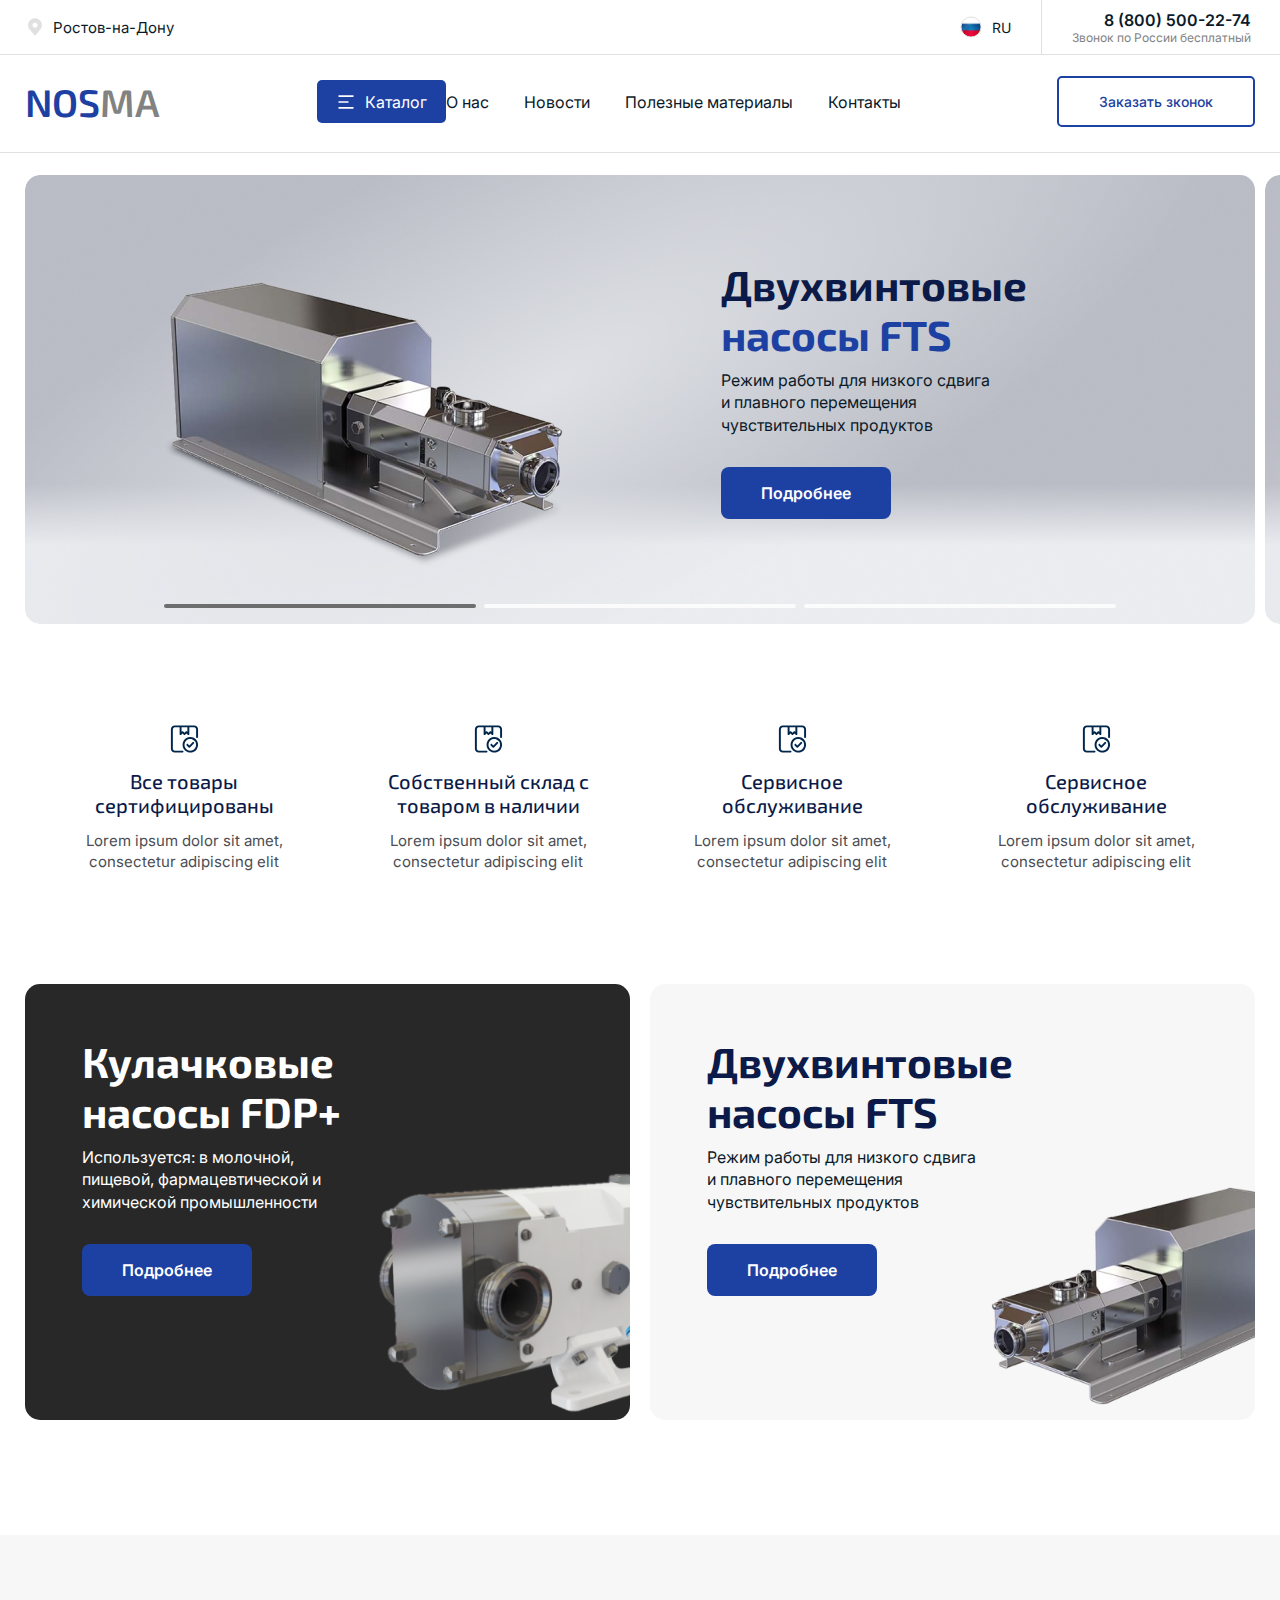
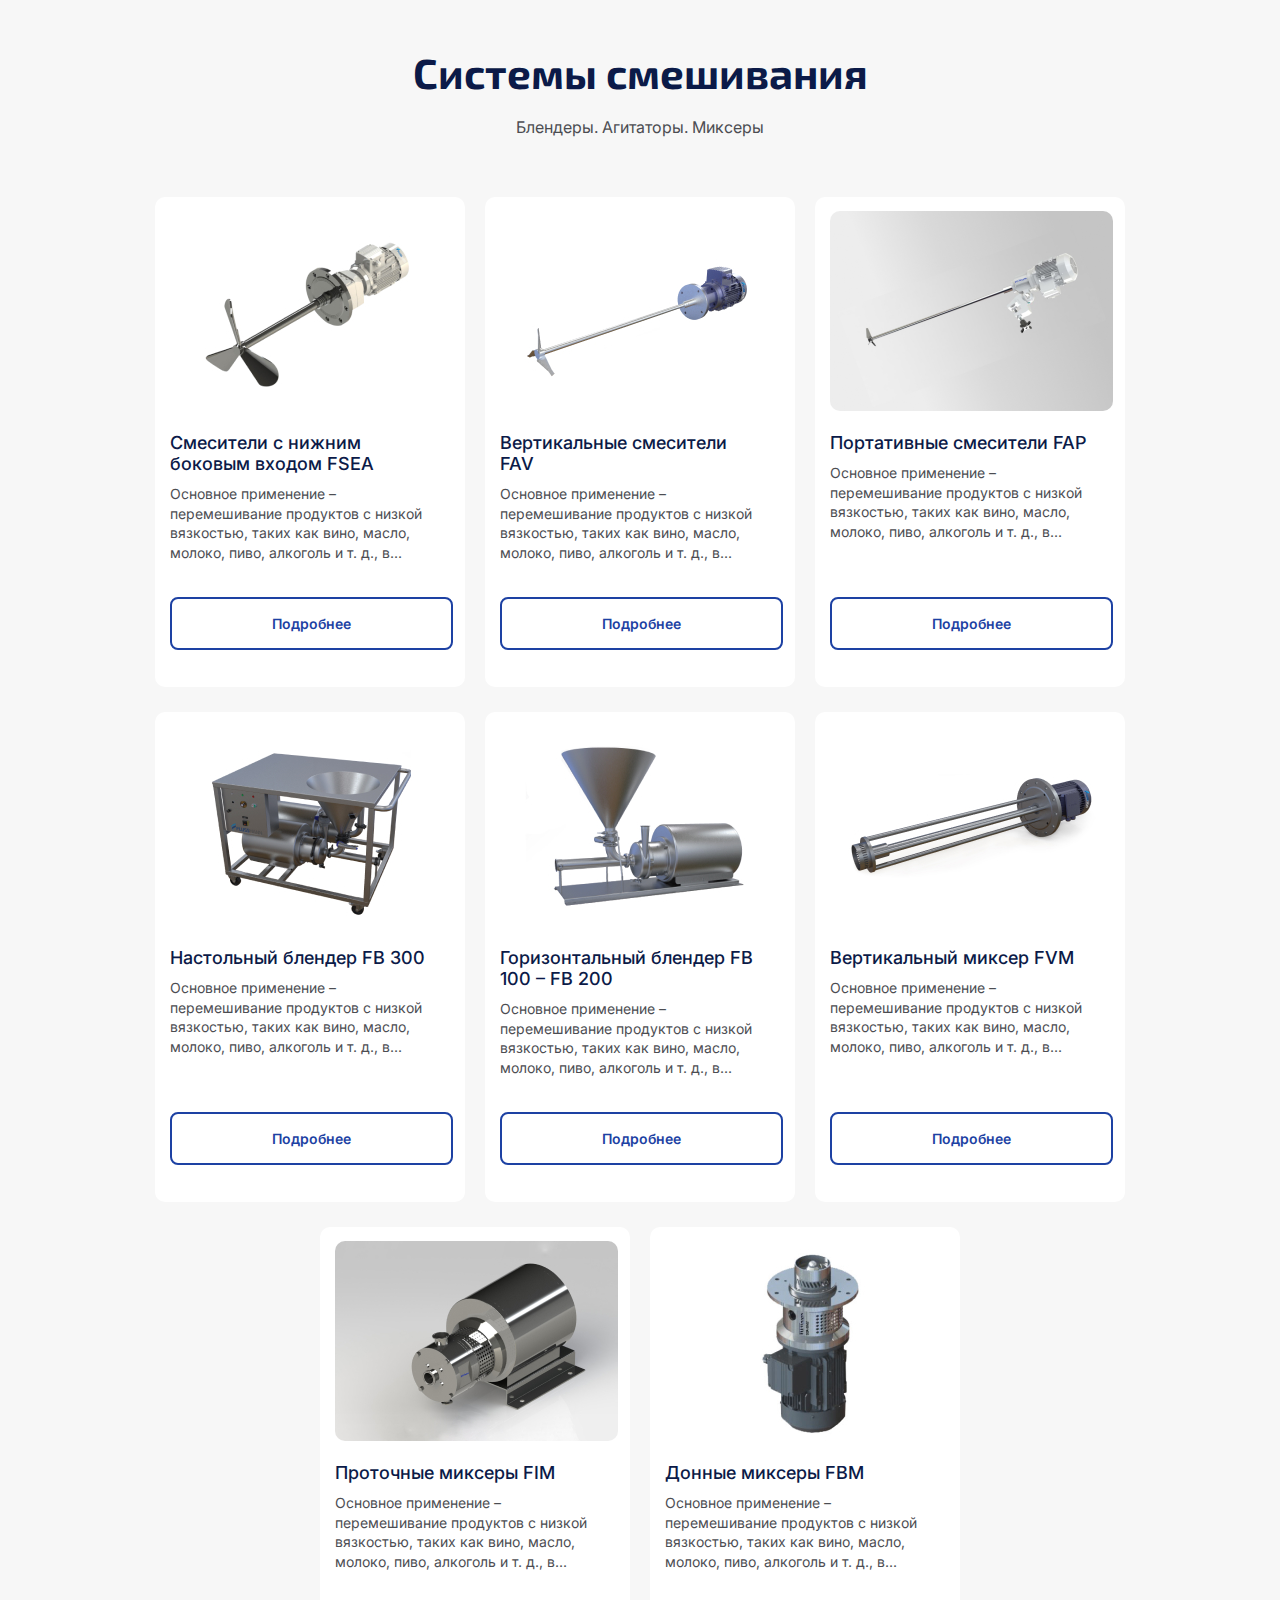
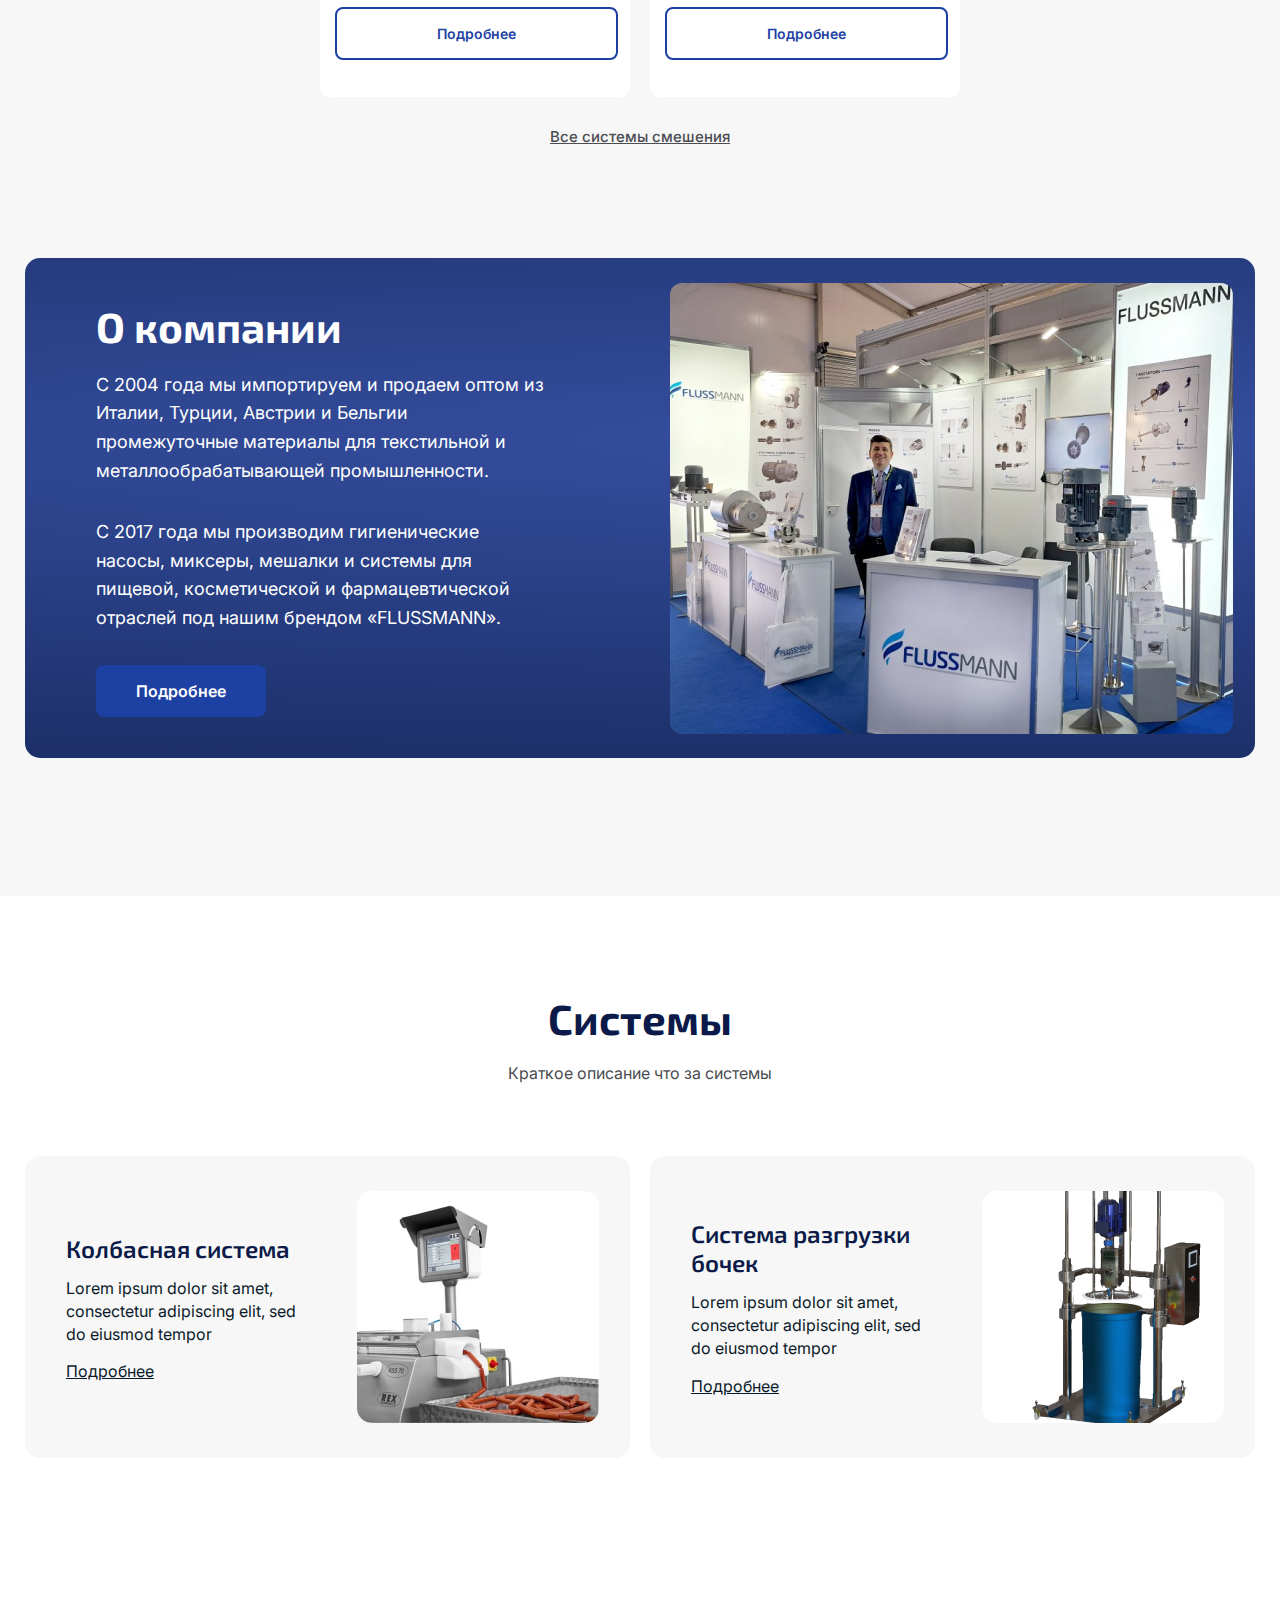
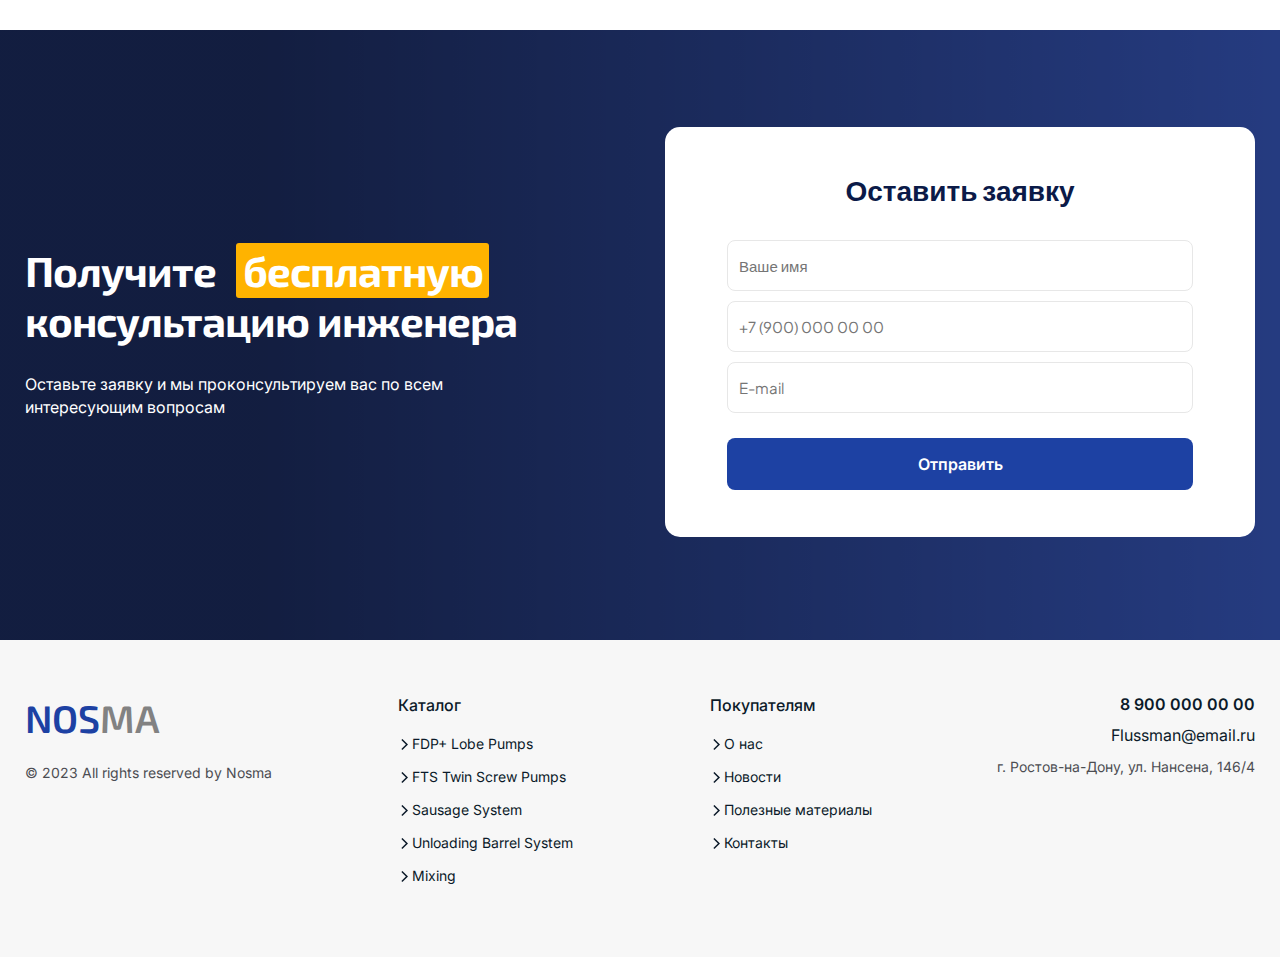
==== index.html @ 133c3af9 "first commit" ====
<!DOCTYPE html>
<html lang="en">
	<head>
		<meta charset="UTF-8" />
		<meta name="viewport" content="width=device-width, initial-scale=1.0" />
		<title>Главная</title>
		<link rel="stylesheet" href="style.css" />
		<link rel="stylesheet" href="swiper.min.css" />
		<link rel="preconnect" href="https://fonts.googleapis.com" />
		<link rel="preconnect" href="https://fonts.gstatic.com" crossorigin />
		<link href="https://fonts.googleapis.com/css2?family=Exo+2:wght@400;500;600;700&family=Inter:wght@400;500;600&family=Plus+Jakarta+Sans:wght@400;700&display=swap" rel="stylesheet" />
	</head>
	<body>
		<header class="header">
			<div class="headerTop">
				<div class="container">
					<div class="headerTop__inner">
						<div class="headerTop__left">
							<img src="assets/images/location.svg" alt="" />
							<p>Ростов-на-Дону</p>
						</div>
						<div class="headerTop__right">
							<div class="headerTop__lang">
								<img src="assets/images/flagru.svg" alt="" />
								<p>RU</p>
							</div>
							<div class="headerTop__phone">
								<a class="headerTop__phone-number" href="tel:+78005002274">8 (800) 500-22-74</a>
								<p class="headerTop__phone-text">Звонок по России бесплатный</p>
							</div>
						</div>
					</div>
				</div>
			</div>
			<div class="headerBottom">
				<div class="container">
					<div class="headerBottom__inner">
						<div class="headerBottom__logo-wrapper">
							<button class="headerBottom__btn"><img src="assets/images/burger-btn.svg" alt="" /></button>
							<a class="headerBottom__logo" href="#">NOS<span>MA</span></a>
						</div>
						<nav class="headerBottom__nav">
							<ul class="headerBottom__catalog">
								<li>
									<a class="headerBottom__catalogMain" href="#"><img src="assets/images/menu-line.svg" alt="" /><span>Каталог</span></a>
									<ul></ul>
								</li>
							</ul>
							<ul class="headerBottom__mainlinks">
								<li><a href="#">О нас</a></li>
								<li><a href="#">Новости</a></li>
								<li><a href="#">Полезные материалы</a></li>
								<li><a href="#">Контакты</a></li>
							</ul>
						</nav>
						<div class="headerBottom__callback-wrapper">
							<button class="headerBottom__callback">Заказать зконок</button>
						</div>
					</div>
				</div>
			</div>
		</header>
		<div class="mainBanner">
			<div class="container">
				<div class="mainBanner__inner">
					<div class="swiperBanner">
						<div class="swiper-wrapper">
							<div class="swiper-slide">
								<div class="mainBanner__card">
									<img src="assets/images/banner1.png" alt="" />
									<div class="mainBanner__right">
										<h1>Двухвинтовые <span>насосы FTS</span></h1>
										<p>Режим работы для низкого сдвига и плавного перемещения чувствительных продуктов</p>
										<a href="#">Подробнее</a>
									</div>
								</div>
							</div>
							<div class="swiper-slide">
								<div class="mainBanner__card">
									<img src="assets/images/banner1.png" alt="" />
									<div class="mainBanner__right">
										<h1>Двухвинтовые <span>насосы FTS</span></h1>
										<p>Режим работы для низкого сдвига и плавного перемещения чувствительных продуктов</p>
										<a href="#">Подробнее</a>
									</div>
								</div>
							</div>
							<div class="swiper-slide">
								<div class="mainBanner__card">
									<img src="assets/images/banner1.png" alt="" />
									<div class="mainBanner__right">
										<h1>Двухвинтовые <span>насосы FTS</span></h1>
										<p>Режим работы для низкого сдвига и плавного перемещения чувствительных продуктов</p>
										<a href="#">Подробнее</a>
									</div>
								</div>
							</div>
						</div>
						<div class="mainBanner-pagWrapper">
							<div class="swiper-pagination-banner"></div>
						</div>
					</div>
				</div>
			</div>
		</div>
		<div class="mainAdvant">
			<div class="container">
				<div class="mainAdvant__inner">
					<div class="mainAdvant__card">
						<img src="assets/images/icon1.svg" alt="" />
						<div>
							<h5>Все товары сертифицированы</h5>
							<p>Lorem ipsum dolor sit amet, consectetur adipiscing elit</p>
						</div>
					</div>
					<div class="mainAdvant__card">
						<img src="assets/images/icon2.svg" alt="" />
						<div>
							<h5>Собственный склад с товаром в наличии</h5>
							<p>Lorem ipsum dolor sit amet, consectetur adipiscing elit</p>
						</div>
					</div>
					<div class="mainAdvant__card">
						<img src="assets/images/icon3.svg" alt="" />
						<div>
							<h5>Сервисное обслуживание</h5>
							<p>Lorem ipsum dolor sit amet, consectetur adipiscing elit</p>
						</div>
					</div>
					<div class="mainAdvant__card">
						<img src="assets/images/icon4.svg" alt="" />
						<div>
							<h5>Сервисное обслуживание</h5>
							<p>Lorem ipsum dolor sit amet, consectetur adipiscing elit</p>
						</div>
					</div>
				</div>
			</div>
		</div>
		<div class="mainBlocks">
			<div class="container">
				<div class="mainBlocks__inner">
					<div class="mainBlocks__left">
						<h3>Кулачковыe насосы FDP+</h3>
						<p>Используется: в молочной, пищевой, фармацевтической и химической промышленности</p>
						<a href="#">Подробнее</a>
						<img src="assets/images/nasos1.png" alt="" />
					</div>
					<div class="mainBlocks__right">
						<h3>Двухвинтовые насосы FTS</h3>
						<p>Режим работы для низкого сдвига и плавного перемещения чувствительных продуктов</p>
						<a href="#">Подробнее</a>
						<img src="assets/images/nasos2.png" alt="" />
					</div>
				</div>
			</div>
		</div>
		<div class="mainSystems">
			<div class="container">
				<div class="mainSystems__inner">
					<h2>Системы смешивания</h2>
					<p class="mainSystems__desc">Блендеры. Агитаторы. Миксеры</p>
					<div class="mainSystems__list">
						<div class="mainSystems__card">
							<img src="assets/images/products/product1.jpg" alt="" />
							<h5>Смесители с нижним боковым входом FSEA</h5>
							<p>Основное применение – перемешивание продуктов с низкой вязкостью, таких как вино, масло, молоко, пиво, алкоголь и т. д., в...</p>
							<a href="#">Подробнее</a>
						</div>
						<div class="mainSystems__card">
							<img src="assets/images/products/product2.jpg" alt="" />
							<h5>Вертикальные смесители FAV</h5>
							<p>Основное применение – перемешивание продуктов с низкой вязкостью, таких как вино, масло, молоко, пиво, алкоголь и т. д., в...</p>
							<a href="#">Подробнее</a>
						</div>
						<div class="mainSystems__card">
							<img src="assets/images/products/product3.jpg" alt="" />
							<h5>Портативные смесители FAP</h5>
							<p>Основное применение – перемешивание продуктов с низкой вязкостью, таких как вино, масло, молоко, пиво, алкоголь и т. д., в...</p>
							<a href="#">Подробнее</a>
						</div>
						<div class="mainSystems__card">
							<img src="assets/images/products/product4.jpg" alt="" />
							<h5>Настольный блендер FB 300</h5>
							<p>Основное применение – перемешивание продуктов с низкой вязкостью, таких как вино, масло, молоко, пиво, алкоголь и т. д., в...</p>
							<a href="#">Подробнее</a>
						</div>
						<div class="mainSystems__card">
							<img src="assets/images/products/product5.jpg" alt="" />
							<h5>Горизонтальный блендер FB 100 – FB 200</h5>
							<p>Основное применение – перемешивание продуктов с низкой вязкостью, таких как вино, масло, молоко, пиво, алкоголь и т. д., в...</p>
							<a href="#">Подробнее</a>
						</div>
						<div class="mainSystems__card">
							<img src="assets/images/products/product6.jpg" alt="" />
							<h5>Вертикальный миксер FVM</h5>
							<p>Основное применение – перемешивание продуктов с низкой вязкостью, таких как вино, масло, молоко, пиво, алкоголь и т. д., в...</p>
							<a href="#">Подробнее</a>
						</div>
						<div class="mainSystems__card">
							<img src="assets/images/products/product7.jpg" alt="" />
							<h5>Проточные миксеры FIM</h5>
							<p>Основное применение – перемешивание продуктов с низкой вязкостью, таких как вино, масло, молоко, пиво, алкоголь и т. д., в...</p>
							<a href="#">Подробнее</a>
						</div>
						<div class="mainSystems__card">
							<img src="assets/images/products/product8.jpg" alt="" />
							<h5>Донные миксеры FBM</h5>
							<p>Основное применение – перемешивание продуктов с низкой вязкостью, таких как вино, масло, молоко, пиво, алкоголь и т. д., в...</p>
							<a href="#">Подробнее</a>
						</div>
					</div>
					<div class="mainSystems__link-wrapper">
						<a class="mainSystems__link" href="#"> Все системы смешения </a>
					</div>
				</div>
			</div>
		</div>
		<div class="mainAbout">
			<div class="container">
				<div class="mainAbout__inner">
					<div class="mainAbout__left">
						<h2>О компании</h2>
						<p>С 2004 года мы импортируем и продаем оптом из Италии, Турции, Австрии и Бельгии промежуточные материалы для текстильной и металлообрабатывающей промышленности.</p>
						<p>С 2017 года мы производим гигиенические насосы, миксеры, мешалки и системы для пищевой, косметической и фармацевтической отраслей под нашим брендом «FLUSSMANN».</p>
						<a href="#">Подробнее</a>
					</div>
					<div class="mainAbout__right"><img src="assets/images/about.jpg" alt="" /></div>
				</div>
			</div>
		</div>
		<div class="mainSystems2">
			<div class="container">
				<div class="mainSystems2__inner">
					<h2>Системы</h2>
					<p>Краткое описание что за системы</p>
					<div class="mainSystems2__content">
						<div class="mainSystems2__card">
							<div>
								<h5>Колбасная система</h5>
								<p>Lorem ipsum dolor sit amet, consectetur adipiscing elit, sed do eiusmod tempor</p>
								<a href="#">Подробнее</a>
							</div>
							<div><img src="assets/images/system2-1.jpg" alt="" /></div>
						</div>
						<div class="mainSystems2__card">
							<div>
								<h5>Система разгрузки бочек</h5>
								<p>Lorem ipsum dolor sit amet, consectetur adipiscing elit, sed do eiusmod tempor</p>
								<a href="#">Подробнее</a>
							</div>
							<div><img src="assets/images/system2-2.jpg" alt="" /></div>
						</div>
					</div>
				</div>
			</div>
		</div>
		<div class="mainForm">
			<div class="container">
				<div class="mainForm__inner">
					<div class="mainForm__left">
						<h2>Получите<span>бесплатную</span> консультацию инженера</h2>
						<p>Оставьте заявку и мы проконсультируем вас по всем интересующим вопросам</p>
					</div>
					<div class="mainForm__right">
						<h4>Оставить заявку</h4>
						<form action="#"><input type="text" placeholder="Ваше имя" /><input type="tel" placeholder="+7 (900) 000 00 00" /><input type="email" placeholder="E-mail" /> <button>Отправить</button></form>
					</div>
				</div>
			</div>
		</div>
		<footer class="footer">
			<div class="container">
				<div class="footer__inner">
					<div class="footer__logo">
						<h2>NOS<span>MA</span></h2>
						<p>© 2023 All rights reserved by Nosma</p>
					</div>
					<nav class="footer__nav">
						<div class="footer__left">
							<a class="footer__mainlink" href="#">Каталог</a>
							<ul>
								<li><a href="#" id="">FDP+ Lobe Pumps</a></li>
								<li><a href="#" id="">FTS Twin Screw Pumps</a></li>
								<li><a href="#" id="">Sausage System</a></li>
								<li><a href="#" id="">Unloading Barrel System</a></li>
								<li><a href="#" id="">Mixing</a></li>
							</ul>
						</div>
						<div class="footer__right">
							<a class="footer__mainlink footer__mainlink-right" href="#">Покупателям</a>
							<ul>
								<li><a href="#" id="">О нас</a></li>
								<li><a href="#" id="">Новости</a></li>
								<li><a href="#" id="">Полезные материалы</a></li>
								<li><a href="#" id="">Контакты</a></li>
							</ul>
						</div>
					</nav>
					<div class="footer__info">
						<a class="footer__phone" href="tel:+79000000000">8 900 000 00 00</a>
						<a class="footer__email" href="mailto:Flussman@email.ru">Flussman@email.ru</a>
						<p>г. Ростов-на-Дону, ул. Нансена, 146/4</p>
					</div>
				</div>
			</div>
		</footer>
		<script src="swiper.min.js" defer></script>
		<script src="script.js" defer></script>
	</body>
</html>
---- style.css ----
* {
	padding: 0;
	margin: 0;
	box-sizing: border-box;
}

body p {
	font-family: "Inter", sans-serif;
	font-weight: 400;
}

body ul {
	list-style: none;
}

body img {
	display: block;
	width: 100%;
	height: auto;
}

body h2 {
	font-family: "Exo 2", sans-serif;
	font-size: 42px;
	font-weight: 700;
}

.container {
	max-width: 1300px;
	margin: 0 auto;
}

@media screen and (max-width: 1325px) {
	.container {
		padding-left: 25px;
		padding-right: 25px;
	}
}

@media screen and (max-width: 350px) {
	.container {
		padding-left: 15px;
		padding-right: 15px;
	}
}

.header {
	border-bottom: 1px solid #e0e0e0;
}

.headerTop {
	border-bottom: 1px solid #e0e0e0;
}

.headerTop__inner {
	display: flex;
	justify-content: space-between;
}

.headerTop__left {
	display: flex;
	gap: 8px;
	align-items: center;
}

.headerTop__left img {
	width: 20px;
	height: 20px;
}

.headerTop__left p {
	color: #0b1a29;
	font-size: 15px;
	font-weight: 400;
}

.headerTop__right {
	display: flex;
	align-items: center;
}

.headerTop__lang {
	display: flex;
	align-items: center;
	gap: 10px;
	padding-right: 30px;
}

.headerTop__lang img {
	width: 22px;
	height: 22px;
}

.headerTop__lang p {
	color: #0b1a29;
	font-size: 14px;
	font-weight: 400;
}

.headerTop__phone {
	padding: 9.5px 4px 9.5px 30px;
	display: flex;
	flex-direction: column;
	align-items: end;
	border-left: 1px solid #e0e0e0;
}

.headerTop__phone-number {
	color: #0b1a29;
	font-family: "Inter", sans-serif;
	font-size: 16px;
	font-weight: 600;
	text-decoration: none;
}

.headerTop__phone p {
	color: #828282;
	font-size: 12px;
	font-weight: 400;
}

.headerBottom__inner {
	padding-top: 21px;
	padding-bottom: 25px;
	display: flex;
	justify-content: space-between;
	align-items: center;
}

.headerBottom__logo {
	color: #1d41a3;
	font-family: "Exo 2", sans-serif;
	font-size: 38.411px;
	font-weight: 600;
	text-decoration: none;
}

.headerBottom__logo span {
	color: #828282;
}

.headerBottom__nav {
	display: flex;
	align-items: center;
}

.headerBottom__catalogMain {
	display: flex;
	border-radius: 5px;
	background: #1d41a3;
	padding: 11.5px 19px;
	gap: 9px;
	text-decoration: none;
}

.headerBottom__catalogMain span {
	color: #fff;
	font-family: "Inter", sans-serif;
	font-size: 16px;
	font-weight: 400;
}

.headerBottom__mainlinks {
	display: flex;
	gap: 35px;
}

.headerBottom__mainlinks li a {
	color: #0b1a29;
	font-family: "Inter", sans-serif;
	font-size: 16px;
	font-weight: 400;
	text-decoration: none;
}

.headerBottom__callback {
	border-radius: 5px;
	border: 2px solid #1d41a3;
	padding: 15px 40px;
	background-color: transparent;
	color: #1d41a3;
	font-family: "Inter", sans-serif;
	font-size: 14px;
	font-weight: 500;
	cursor: pointer;
}

.headerBottom__btn {
	border: 0;
	cursor: pointer;
	background-color: transparent;
}

.mainBanner {
	padding-top: 22px;
	overflow: hidden;
	position: relative;
}

.mainBanner__card {
	background-image: url("assets/images/bannerBack.jpg");
	background-repeat: no-repeat;
	background-size: cover;
	padding: 84px 125px 48px 125px;
	border-radius: 15px;
	display: flex;
	gap: 112px;
	overflow: hidden;
	position: relative;
}

.mainBanner__card img {
	max-width: 459px;
}

.mainBanner__right h1 {
	color: #0b1a48;
	font-family: "Exo 2", sans-serif;
	font-size: 42px;
	font-weight: 700;
	max-width: 312px;
	margin-bottom: 10px;
}

.mainBanner__right h1 span {
	color: #1d41a3;
}

.mainBanner__right p {
	color: #0b1a29;
	font-size: 16px;
	font-weight: 400;
	line-height: 140%;
	max-width: 280px;
	margin-bottom: 31px;
}

.mainBanner__right a {
	display: inline-block;
	color: #fff;
	font-family: "Inter", sans-serif;
	font-size: 16px;
	font-weight: 600;
	border-radius: 8px;
	background: #1d41a3;
	padding: 16px 40px;
	text-decoration: none;
}

.mainBanner-pagWrapper {
	position: absolute;
	bottom: 16px !important;
	left: 0;
	right: 0;
	z-index: 1;
	display: flex;
	justify-content: center;
}

.swiper-pagination-banner {
	width: 960px !important;
	display: flex;
}

.swiper-pagination-banner .swiper-pagination-bullet {
	border-radius: 5px;
	background: rgba(255, 255, 255, 0.8);
	opacity: 1;
	height: 4px;
	flex-grow: 1;
}

.swiper-pagination-banner .swiper-pagination-bullet-active {
	background: rgba(79, 79, 79, 0.8);
}

.mainAdvant__inner {
	display: flex;
	justify-content: center;
	gap: 90px;
	padding-top: 99px;
	padding-bottom: 112px;
}

.mainAdvant__inner img {
	width: 32px;
	height: 32px;
}

.mainAdvant__card {
	max-width: 214px;
	display: flex;
	flex-direction: column;
	align-items: center;
	gap: 14px;
	text-align: center;
}

.mainAdvant__inner h5 {
	color: #0b1a48;
	font-family: "Exo 2", sans-serif;
	font-size: 20px;
	font-weight: 500;
	margin-bottom: 13px;
}

.mainAdvant__inner p {
	color: #4c4d52;
	font-family: "Inter", sans-serif;
	font-size: 15px;
	font-weight: 400;
	line-height: 140%;
}

.mainBlocks {
	padding-bottom: 115px;
}

.mainBlocks__inner {
	display: flex;
	gap: 20px;
	justify-content: space-between;
}

.mainBlocks__inner div {
	padding: 52px 57px 126px 57px;
	max-height: 436px;
}

.mainBlocks__inner img {
	position: absolute;
	right: 0;
	bottom: 0;
}

.mainBlocks__inner h3 {
	font-family: "Exo 2", sans-serif;
	font-size: 42px;
	font-weight: 700;
	margin-bottom: 10px;
	max-width: 267px;
}

.mainBlocks__inner p {
	font-size: 16px;
	font-weight: 400;
	line-height: 140%;
	margin-bottom: 31px;
	max-width: 280px;
}

.mainBlocks__inner a {
	display: inline-block;
	border-radius: 8px;
	background: #1d41a3;
	padding: 16px 40px;
	color: #fff;
	font-family: "Inter", sans-serif;
	font-size: 16px;
	font-weight: 600;
	text-decoration: none;
}

.mainBlocks__left {
	border-radius: 15px;
	background: #282828;
	position: relative;
	flex-grow: 1;
	padding: 52px 57px 126px 57px;
}

.mainBlocks__left h3 {
	color: #fff;
}

.mainBlocks__left p {
	color: #fff;
}

.mainBlocks__left img {
	max-width: 319px;
}

.mainBlocks__right {
	border-radius: 15px;
	background: #f7f7f7;
	position: relative;
	flex-grow: 1;
}

.mainBlocks__right h3 {
	color: #0b1a48;
}

.mainBlocks__right p {
	color: #0b1a29;
}

.mainBlocks__right img {
	max-width: 379px;
}

.mainSystems {
	padding-top: 112px;
	padding-bottom: 112px;
	background-color: #f7f7f7;
}

.mainSystems__inner h2 {
	color: #0b1a48;
	text-align: center;
	margin-bottom: 20px;
}

.mainSystems__desc {
	color: #4c4d52;
	text-align: center;
	font-size: 16px;
	font-weight: 400;
}

.mainSystems__list {
	margin-top: 60px;
	display: flex;
	justify-content: center;

	flex-wrap: wrap;
	gap: 25px 20px;
}

.mainSystems__card {
	border-radius: 15px;
	background: #fff;
	padding: 14px 12px 37px 15px;
	display: flex;
	flex-direction: column;
	max-height: 490px;
	max-width: 310px;
	border-radius: 10px;
}

.mainSystems__card img {
	margin-bottom: 21px;
	border-radius: 10px;
}

.mainSystems__card h5 {
	color: #0b1a48;
	font-family: "Inter", sans-serif;
	font-size: 18px;
	font-weight: 500;
	margin-bottom: 10px;
	max-width: 256px;
}

.mainSystems__card p {
	color: #4c4d52;
	font-size: 14px;
	font-weight: 400;
	line-height: 140%;
	max-width: 256px;
	margin-bottom: 36px;

	overflow: hidden;
	width: 100%;
	display: -webkit-box;
	-webkit-line-clamp: 4;
	-webkit-box-orient: vertical;
}

.mainSystems__card a {
	border-radius: 8px;
	border: 2px solid #1d41a3;
	color: #1d41a3;
	text-align: center;
	font-family: "Inter", sans-serif;
	font-size: 14px;
	font-weight: 600;
	padding: 16px;
	text-decoration: none;
	margin-top: auto;
}

.mainSystems__link-wrapper {
	display: flex;
	justify-content: center;
	margin-top: 30px;
}

.mainSystems__link {
	color: #4c4d52;
	font-family: "Inter", sans-serif;
	font-size: 15px;
	font-weight: 500;
	text-align: center;
}

.mainAbout {
	background-color: #f7f7f7;
	padding-bottom: 138px;
}

.mainAbout__inner {
	border-radius: 15px;
	background: radial-gradient(381.81% 84.54% at 74.69% 36.4%, #354e9f 0%, #152658 100%);
	display: flex;
	align-items: center;
	justify-content: space-between;
	gap: 30px;
	padding: 25px 22px 24px 71px;
}

.mainAbout__left {
	max-width: 535px;
}

.mainAbout__left h2 {
	color: #fff;
	margin-bottom: 20px;
}

.mainAbout__left p {
	color: #fff;
	font-size: 18px;
	font-weight: 400;
	line-height: 160%;
	margin-bottom: 32px;
}

.mainAbout__left a {
	display: inline-block;
	padding: 16px 40px;
	border-radius: 8px;
	background: #1d41a3;
	color: #fff;
	font-family: "Inter", sans-serif;
	font-size: 16px;
	font-weight: 600;
	text-decoration: none;
}

.mainAbout__right img {
	border-radius: 12px;
}

.mainSystems2 {
	padding-top: 97px;
	padding-bottom: 172px;
}

.mainSystems2__inner h2 {
	color: #0b1a48;
	text-align: center;
	margin-bottom: 20px;
}

.mainSystems2__inner > p {
	color: #4c4d52;
	text-align: center;
	font-size: 16px;
	font-weight: 400;
	margin-bottom: 73px;
}

.mainSystems2__content {
	display: flex;
	gap: 20px;
}

.mainSystems2__card {
	border-radius: 15px;
	background: #f7f7f7;
	display: flex;
	justify-content: space-between;
	padding: 35px 31.5px 35px 41px;
	flex-grow: 1;
}

.mainSystems2__card div:first-child {
	max-width: 273px;
}

.mainSystems2__card h5 {
	color: #0b1a48;
	font-family: "Exo 2", sans-serif;
	font-size: 24px;
	font-weight: 600;
	margin-bottom: 14px;
}

.mainSystems2__card p {
	color: #0b1a29;
	font-size: 16px;
	font-weight: 400;
	line-height: 145%;
	margin-bottom: 15px;
}

.mainSystems2__card a {
	display: inline-block;
	color: #0b1a29;
	font-family: "Inter", sans-serif;
	font-size: 16px;
	font-weight: 400;
	text-decoration-line: underline;
}

.mainSystems2__card img {
	border-radius: 15px;
}

.mainForm {
	background: #253b80;
	padding-top: 97px;
	padding-bottom: 103px;
	position: relative;
}

.mainForm::before {
	position: absolute;
	content: "";
	top: 0;
	bottom: 0;
	left: 0;
	right: 0;
	background: linear-gradient(270deg, rgba(255, 255, 255, 0) 0%, rgba(0, 0, 0, 0.5) 80%);
}

.mainForm__inner {
	z-index: 1002;
	display: flex;
	justify-content: space-between;
	align-items: center;
	position: relative;
}

.mainForm__left {
	max-width: 492px;
}

.mainForm__left h2 {
	color: #fff;
	letter-spacing: -1px;
	margin-bottom: 28px;
}

.mainForm__left h2 span {
	border-radius: 3px;
	background: #ffb300;
	padding: 2px 5.5px 3px 7px;
	margin-left: 20px;
}

.mainForm__left p {
	color: #fff;
	font-size: 16px;
	font-weight: 400;
	line-height: 145%;
}

.mainForm__right {
	border-radius: 15px;
	background: #fff;
	padding: 47px 62px;
	min-width: 590px;
}

.mainForm__right h4 {
	color: #0b1a48;
	font-family: "Plus Jakarta Sans", sans-serif;
	font-size: 28px;
	font-weight: 700;
	line-height: 32px;
	margin-bottom: 34px;
	text-align: center;
}

.mainForm__right form {
	display: flex;
	flex-direction: column;
	gap: 10px;
}

.mainForm__right form input {
	border-radius: 8px;
	border: 1px solid #e7e7e7;
	background: #fff;
	padding: 15px 11px;
	outline: none;
	color: #686868;
	font-family: "Plus Jakarta Sans", sans-serif;
	font-size: 15px;
	font-weight: 400;
}

.mainForm__right form button {
	margin-top: 15px;
	border-radius: 8px;
	background: #1d41a3;
	padding: 16px;
	color: #fff;
	font-family: "Inter", sans-serif;
	font-size: 16px;
	font-weight: 600;
	cursor: pointer;
	border: 0;
}

.footer {
	padding-top: 55px;
	padding-bottom: 71px;
	background: #f7f7f7;
}

.footer__inner {
	display: flex;
	justify-content: space-between;
	gap: 20px;
}

.footer__logo h2 {
	color: #1d41a3;
	font-family: "Exo 2", sans-serif;
	font-size: 38.411px;
	font-weight: 600;
	margin-bottom: 22px;
}

.footer__logo h2 span {
	color: #828282;
}

.footer__logo p {
	color: #4c4d52;
	font-size: 14px;
	font-weight: 400;
	line-height: 19.6px;
}

.footer__info {
	display: flex;
	flex-direction: column;
	align-items: end;
	gap: 11px;
}

.footer__info a {
	text-decoration: none;
	color: #0b1a29;
	font-family: "Inter", sans-serif;
	font-size: 16px;
	line-height: 19.6px;
}

.footer__phone {
	font-weight: 600;
}

.footer__email {
	font-weight: 400;
}

.footer__info p {
	color: #4c4d52;
	font-size: 14px;
	font-weight: 400;
	line-height: 19.6px;
}

.footer__nav {
	display: flex;
	gap: 137px;
}

.footer__mainlink {
	display: block;
	color: #0b1a29;
	font-family: "Inter", sans-serif;
	font-size: 16px;
	font-weight: 500;
	text-decoration: none;
	margin-bottom: 19px;
}

.footer__nav ul {
	display: flex;
	flex-direction: column;
	gap: 13px;
}

.footer__nav ul li a {
	color: #0b1a29;
	font-family: "Inter", sans-serif;
	font-size: 14px;
	font-weight: 400;
	line-height: 20px;
	text-decoration: none;
	display: flex;
	align-items: center;
}

.footer__nav ul li a::before {
	content: url("assets/images/arrow-right.svg");
	display: block;
	max-height: 20px;
}

/* Detail */

.detailDesc {
	background: #f7f7f7;
	padding-top: 40px;
	padding-bottom: 70px;
}

.detailDesc__inner h3 {
	text-align: center;
	color: #0b1a48;
	font-family: "Exo 2", sans-serif;
	font-size: 24px;
	font-weight: 700;
	margin-bottom: 40px;
}

.detailDesc__inner p {
	color: #626368;
	font-size: 16px;
	font-weight: 400;
	margin-bottom: 20px;
}

.detailDesc__inner p:last-child {
	margin-bottom: 0;
}

.detailDesc__desc {
	margin-bottom: 30px;
}

.detailDesc__info {
	margin-bottom: 30px;
}

.detailDesc__info:last-child {
	margin-bottom: 0;
}

.detailDesc__info h5 {
	color: #626368;
	font-family: "Inter", sans-serif;
	font-size: 16px;
	font-weight: 500;
	margin-bottom: 20px;
}

.detailDesc__info ul {
	list-style-type: disc;
	padding-left: 20px;
}

.detailDesc__info ul li {
	color: #626368;
	font-family: "Inter", sans-serif;
	font-size: 16px;
	font-weight: 400;
}

.detailRec {
	background: #f7f7f7;
	padding-bottom: 96px;
}

.swiperRec {
	overflow: hidden;
}

.detailRec__inner h3 {
	color: #0b1a48;
	font-family: "Exo 2", sans-serif;
	font-size: 24px;
	font-weight: 700;
	margin-bottom: 40px;
	text-align: center;
}

.breadcrumbs {
	padding-top: 31px;
	padding-bottom: 21px;
}

.breadcrumbs__inner {
	display: flex;
	gap: 6px;
}

.breadcrumbs__inner li {
	color: #4c4d52;
	font-family: "Inter", sans-serif;
	font-size: 16px;
	font-weight: 400;
}

.breadcrumbs__inner li a {
	color: #4c4d52;
	text-decoration: none;
}

.detailMain__inner {
	display: flex;
	gap: 19px;
	padding-bottom: 50px;
}

.detailMain__title {
	color: #0b1a48;
	font-family: "Exo 2", sans-serif;
	font-size: 36px;
	font-weight: 700;
	margin-bottom: 41px;
}

.detailMain__left {
	max-width: 532px;
}

.detailMain__right p {
	color: #4c4d52;
	font-family: "Exo 2", sans-serif;
	font-size: 16px;
	font-weight: 500;
}

.detailMain__price {
	margin-bottom: 35px;
}

.detailMain__desc {
	margin-bottom: 46px;
}

.detailMain__price span {
	font-weight: 500;
}

.detailMain__charact {
	display: flex;
	flex-direction: column;
	gap: 12px;
	margin-bottom: 120px;
}

.detailMain__charact div {
	display: flex;
	max-width: 403px;
	flex-grow: 1;
	align-items: center;
	gap: 10px;
}

.detailMain__charact div p:first-child {
	font-weight: 500;
}

.detailMain__charact div p:last-child {
	min-width: 75px;
}

.detailMain__line {
	background-image: url("assets/images/line.png");
	height: 1px;
}

.detailMain__btns {
	display: flex;
	gap: 20px;
}

.detailMain__btn1 {
	color: #fff;
	font-family: "Inter", sans-serif;
	font-size: 14px;
	font-weight: 500;
	padding: 15px 75px;
	cursor: pointer;
	border-radius: 5px;
	border: 2px solid #1d41a3;
	background: #1d41a3;
}

.detailMain__btn2 {
	color: #1d41a3;
	font-family: "Inter", sans-serif;
	font-size: 14px;
	font-weight: 500;
	border-radius: 5px;
	border: 2px solid #1d41a3;
	background-color: transparent;
	cursor: pointer;
	padding: 15px 14px;
}

/* swiper */

.swiperDetail2 {
	margin-bottom: 30px;
}

.swiperDetail2 .swiper-slide {
	border-radius: 10px;
}

.swiperDetail2 .swiper-slide img {
	border-radius: 10px;
}

.swiperDetail {
	max-width: 310px;
}

.swiperDetail .swiper-slide {
	border-radius: 10px;
	border: 1px solid #f7f7f7;
	cursor: pointer;
}

.swiperDetail .swiper-slide img {
	border-radius: 10px;
}

.swiperDetail .swiper-slide-thumb-active {
	border: 1px solid #080808;
}

.detailRec__inner .mainSystems__card {
	width: 100%;
	height: auto;
	max-width: 100%;
	max-height: 100%;
}

.swiper-pagination-rec {
	margin-top: 24px;
	display: flex;
	justify-content: center;
}

.swiper-pagination-rec .swiper-pagination-bullet {
	opacity: 1;
	background-color: #d9d9d9;
}

.swiper-pagination-rec .swiper-pagination-bullet-active {
	background-color: #1d41a3;
}

.contacts__inner {
	padding-bottom: 130px;
}

.contacts__inner h1 {
	margin-bottom: 44px;
	color: #0b1a48;
	font-family: "Exo 2", sans-serif;
	font-size: 42px;
}

.contacts__content {
	display: flex;
	gap: 17px;
}

.contacts__left {
	border-radius: 15px;
	background: #f3f5f7;
	flex-grow: 1;
	padding: 49px 57px 41px 46px;
	font-family: "Inter", sans-serif;
	max-width: 640px;
}

.contacts__left ul li a {
	color: #0b1a29;
	font-family: "Inter", sans-serif;
	text-decoration: none;
}

.contacts__left ul {
	display: flex;
	flex-direction: column;
	gap: 8px;
	list-style-type: disc;
	padding-left: 20px;
}

.contacts__top {
	padding-bottom: 35px;
	display: flex;
	flex-direction: column;
	gap: 33px;
}

.contacts__top p {
	color: #0b1a29;
}

.contacts__bottom {
	padding-top: 31px;
	border-top: 1px solid #e0e0e0;
}

.contacts__left h5 {
	color: #0b1a48;
	font-family: "Inter", sans-serif;
	font-size: 16px;
	font-weight: 600;
	text-transform: uppercase;
	margin-bottom: 14px;
}

.contacts__right {
	border-radius: 15px;
	overflow: hidden;
	flex-grow: 1;
	max-width: 640px;
}

.contacts__right iframe {
	width: 100%;
	height: 100%;
}

@media screen and (max-width: 1325px) {
	.mainBlocks__inner img {
		max-width: 300px;
	}

	.mainAbout__left {
		max-width: 450px;
	}

	.mainSystems2__card {
		align-items: center;
		gap: 10px;
	}

	.mainSystems2__card div:first-child {
		max-width: 230px;
	}
}

@media screen and (max-width: 1200px) {
	.mainBanner__card {
		padding: 75px 40px;
		justify-content: space-between;
	}

	.swiper-pagination-banner {
		width: 600px !important;
	}

	.mainAdvant__inner {
		gap: 50px;
	}

	.mainBlocks__inner {
		flex-direction: column;
	}

	.mainBlocks__inner img {
		max-width: 400px;
	}

	.mainForm__inner {
		flex-direction: column;
		gap: 40px;
	}

	.mainForm__left h2 {
		text-align: center;
	}
	.mainForm__left p {
		text-align: center;
	}

	.mainForm__inner {
		padding: 45px 25px;
	}

	.mainForm__right {
		min-width: auto;
		width: 100%;
		max-width: 590px;
	}

	.footer__nav {
		gap: 90px;
	}
}

@media screen and (max-width: 1100px) {
	.footer__inner {
		flex-wrap: wrap;
		gap: 24px 10px;
	}

	.footer__nav {
		order: 1;
		flex-grow: 1;
		border-top: 1px solid #e0e0e0;
		padding-top: 30px;
		gap: 150px;
	}
}

@media screen and (min-width: 993px) {
	.headerBottom__btn {
		display: none;
	}
}

@media screen and (max-width: 992px) {
	.headerBottom__nav {
		display: none;
	}

	.headerBottom__logo-wrapper {
		display: flex;
		align-items: center;
		gap: 30px;
	}

	.mainBanner__card {
		gap: 30px;
		flex-direction: row-reverse;
		padding: 50px 35px;
	}

	.mainBanner__card img {
		max-width: 350px;
		transform: scale(-1, 1);
	}

	.mainAdvant__inner {
		gap: 25px;
	}

	.mainAbout__left p {
		font-size: 16px;
		margin-bottom: 15px;
	}

	.mainAbout__left {
		max-width: 350px;
	}
	.mainSystems2__content {
		flex-direction: column;
	}

	.mainSystems2__card {
		gap: 20px;
	}

	.detailMain__inner {
		flex-direction: column;
	}

	.detailMain__left {
		max-width: 100%;
	}

	.contacts__content {
		flex-direction: column;
	}

	.contacts__left {
		max-width: 100%;
	}

	.contacts__right {
		max-width: 100%;
		height: 305px;
	}
}

@media screen and (max-width: 810px) {
	.mainBanner__card {
		padding: 28px 49px 118px 31px;
		flex-direction: row;
	}

	.mainBanner__right h1 {
		font-size: 34px;
	}

	.mainBanner__right p {
		font-size: 14px;
		margin-bottom: 25px;
	}

	.mainBanner__right a {
		font-size: 14px;
	}

	.mainBanner__card img {
		max-width: 400px;
		position: absolute;
		right: -68px;
		bottom: 0;
		transform: scale(-1, 1);
	}

	.mainAbout__left {
		max-width: 320px;
	}
}

@media screen and (max-width: 768px) {
	.mainBanner-pagWrapper {
		position: static;
		margin-top: 15px;
	}

	.swiperBanner .swiper-pagination-banner {
		width: 100% !important;
		display: flex;
		justify-content: center;
	}

	.swiper-pagination-banner .swiper-pagination-bullet {
		width: 8px;
		height: 8px;
		background-color: #d9d9d9;
		flex-grow: initial;
	}

	.swiper-pagination-banner .swiper-pagination-bullet-active {
		background-color: #1d41a3;
	}

	.mainAdvant__inner {
		flex-direction: column;
	}

	.mainAdvant__card {
		max-width: 100%;
	}

	.mainBlocks__inner img {
		max-width: 300px;
	}

	.mainBlocks__left img {
		max-width: 280px;
	}

	.mainAbout__left {
		max-width: 100%;
	}

	.mainAbout__inner {
		flex-direction: column;
		padding: 30px;
	}

	.footer__logo p {
		max-width: 130px;
	}
}

@media screen and (max-width: 576px) {
	.headerTop {
		display: none;
	}

	.headerBottom__callback {
		display: none;
	}

	.headerBottom__logo {
		font-size: 25.892px;
	}

	.headerTop__phone-number {
		font-size: 14px;
	}

	.headerBottom__inner {
		padding-top: 27px;
		padding-bottom: 28px;
	}

	.mainBanner {
		padding-top: 16px;
	}

	.mainBanner__right h1 {
		font-size: 24px;
		max-width: 260px;
	}

	.mainBanner__card img {
		max-width: 285px;
	}

	.mainAdvant__inner {
		padding-top: 40px;
		padding-bottom: 42px;
	}

	.mainAdvant__card {
		max-width: 100%;
		text-align: start;
		align-items: start;
		flex-direction: row;
	}

	.mainAdvant__inner h5 {
		margin-bottom: 10px;
		font-size: 18px;
	}

	.mainAdvant__inner p {
		font-size: 14px;
	}

	.mainBlocks {
		padding-bottom: 54px;
	}

	.mainBlocks__left img {
		max-width: 191px;
	}

	.mainBlocks__right img {
		max-width: 214px;
	}

	.mainBlocks__inner div {
		padding: 25px 30px 143px 29px;
		max-height: 359px;
	}

	.mainBlocks__inner h3 {
		font-size: 24px;
	}

	.mainBlocks__inner p {
		font-size: 14px;
	}

	.mainBlocks__inner a {
		font-size: 14px;
		position: relative;
		z-index: 1;
	}

	.mainSystems {
		padding-top: 44px;
		padding-bottom: 45px;
	}

	.mainSystems__inner h2 {
		font-size: 24px;
		margin-bottom: 15px;
	}

	.mainSystems__desc {
		font-size: 14px;
	}

	.mainSystems__list {
		margin-top: 33px;
		gap: 15px 14px;
	}

	.mainSystems__card {
		padding: 14px 9.5px 20px 14.5px;
		max-width: 163px;
	}

	.mainSystems__card h5 {
		font-size: 15px;
	}

	.mainSystems__card p {
		margin-bottom: 23px;
	}

	.mainAbout {
		padding-bottom: 0;
	}

	.mainAbout__inner {
		padding: 26px 25px 28px 25px;
		margin-left: -25px;
		margin-right: -25px;
	}

	.mainAbout__left h2 {
		font-size: 24px;
		margin-bottom: 15px;
	}

	.mainAbout__left p {
		font-size: 14px;
	}

	.mainSystems2 {
		padding-top: 41px;
		padding-bottom: 53px;
	}

	.mainSystems2__content {
		gap: 15px;
	}

	.mainSystems2__card {
		display: block;
		padding: 29px 33px 39px 33px;
	}

	.mainSystems2__card div:first-child {
		max-width: 100%;
		margin-bottom: 41px;
	}

	.mainSystems2__card h5 {
		font-size: 20px;
	}

	.mainSystems2__card p {
		font-size: 14px;
	}

	.mainSystems2__card a {
		font-size: 14px;
	}

	.mainForm__left h2 {
		font-size: 24px;
		margin-bottom: 15px;
	}

	.mainForm__left h2 span {
		margin-left: 14px;
	}

	.mainForm__left p {
		font-size: 14px;
	}

	.mainForm__right {
		padding: 32px 25px 93px 25px;
	}

	.mainForm__right h4 {
		font-size: 22px;
	}

	.mainForm__inner {
		padding: 0;
	}

	.mainForm {
		padding-top: 45px;
		padding-bottom: 45px;
	}

	.mainForm__right form button {
		font-size: 15px;
	}

	.footer__logo h2 {
		font-size: 26.746px;
		margin-bottom: 34px;
	}

	.footer__phone {
		font-size: 14px;
	}

	.footer__email {
		font-size: 14px;
	}

	.footer__info {
		gap: 8px;
	}

	.footer__info p {
		max-width: 162px;
		text-align: right;
	}

	.footer__logo p {
		font-size: 12px;
		line-height: normal;
		max-width: 113px;
	}

	.footer__nav {
		gap: 0;
		justify-content: space-between;
	}

	.footer__nav ul li a::before {
		display: none;
	}

	.footer__left ul {
		max-width: 122px;
	}

	.footer__right ul {
		align-items: end;
	}

	.footer__mainlink {
		font-size: 14px;
		margin-bottom: 15px;
	}

	.footer__mainlink-right {
		text-align: right;
	}

	.footer {
		padding-top: 31px;
		padding-bottom: 45px;
	}

	.footer__nav ul li a {
		color: #4c4d52;
	}

	.mainSystems__card p {
		-webkit-line-clamp: 5;
	}

	.breadcrumbs {
		padding-top: 22px;
		padding-bottom: 16px;
	}

	.breadcrumbs__inner li {
		font-size: 13px;
	}

	.detailDesc {
		padding-top: 31px;
		padding-bottom: 50px;
	}

	.detailDesc__inner h3 {
		text-align: start;
		margin-bottom: 20px;
	}

	.detailRec__inner h3 {
		text-align: start;
		margin-bottom: 23px;
	}
	/* 
	.detailMain__inner .swiperDetail2 .swiper-slide {
		width: 100% !important;
	} */

	.swiperDetail2 {
		margin-bottom: 0px;
	}

	.detailMain__inner .swiperDetail {
		display: none;
	}

	.detailMain__inner {
		gap: 20px;
		padding-bottom: 40px;
	}

	.detailMain__right p {
		font-size: 14px;
	}

	.detailMain__price {
		margin-bottom: 15px;
	}

	.detailMain__desc {
		margin-bottom: 40px;
	}

	.detailMain__charact {
		margin-bottom: 36px;
	}

	.detailMain__charact div p:first-child {
		max-width: 195px;
	}

	.detailMain__charact .detailMain__line {
		display: none;
	}

	.detailMain__charact div {
		justify-content: space-between;
	}

	.detailMain__charact div p:last-child {
		text-align: right;
	}

	.detailMain__btns {
		gap: 10px;
	}

	.detailMain__btn1 {
		padding: 16px 38px;
	}

	.detailMain__title {
		font-size: 24px;
		margin-bottom: 16px;
	}

	.detailRec__inner .mainSystems__card {
		min-height: 396px;
	}

	.detailRec {
		padding-bottom: 44px;
	}

	.contacts__left {
		font-size: 15px;
	}

	.contacts__inner {
		padding-bottom: 47px;
	}

	.contacts__inner h1 {
		font-size: 24px;
		margin-bottom: 22px;
	}

	.contacts__left {
		padding: 31px 20px;
	}
}

@media screen and (max-width: 390px) {
	.mainSystems__card {
		max-width: 100%;
	}

	.detailMain__btn1 {
		padding: 10px 15px;
	}

	.detailMain__btn2 {
		padding: 10px 10px;
	}
}

@media screen and (max-width: 350px) {
	.headerBottom__logo-wrapper {
		gap: 15px;
	}

	.mainBanner__card img {
		max-width: 240px;
	}

	.mainAbout__inner {
		margin-left: -15px;
		margin-right: -15px;
	}
}

/* О компании */

.aboutMain {
	margin-bottom: 120px;
}

.aboutMain__inner h1 {
	color: #0b1a48;
	font-family: "Exo 2", sans-serif;
	font-size: 42px;
	font-weight: 700;
}

.aboutMain__content {
	display: flex;
	justify-content: end;
	position: relative;
}

.aboutMain__content p {
	max-width: 526px;
	color: #0b1a29;
	font-family: "Inter", sans-serif;
	font-size: 18px;
	font-weight: 400;
	line-height: 135%;
	position: absolute;
	right: 0;
	top: -24px;
}

.aboutImage {
	background-image: url("assets/images/aboutback.jpg");
	background-repeat: no-repeat;
	background-position: center;
	background-size: cover;
	height: 588px;
}

.aboutTarget__inner {
	padding-top: 92px;
	padding-bottom: 133px;
	display: flex;
	justify-content: center;
}

.aboutTarget__content {
	max-width: 855px;
}

.aboutTarget__content h2 {
	color: #0b1a48;
	font-family: "Inter", sans-serif;
	font-size: 18px;
	font-weight: 400;
	margin-bottom: 18px;
}

.aboutTarget__content p {
	color: #0b1a48;
	font-family: "Exo 2", sans-serif;
	font-size: 54px;
	font-weight: 400;
}

.aboutInfo {
	padding-top: 121px;
	padding-bottom: 148px;
	background-color: #f7f7f7;
}

.aboutInfo__inner h2 {
	color: #0b1a29;
	font-family: "Inter", sans-serif;
	font-size: 18px;
	font-weight: 400;
	margin-bottom: 18px;
}

.aboutInfo__content {
	display: flex;
	justify-content: space-between;
	gap: 20px;
}

.aboutInfo__content > div {
	max-width: 530px;
}

.aboutInfo__content > div > img {
	border-radius: 15px;
}

.aboutInfo__left {
	flex-grow: 1;
}

.aboutInfo__left p {
	color: #0b1a29;
	font-family: "Exo 2", sans-serif;
	font-size: 32px;
	font-weight: 600;
	margin-bottom: 70px;
}

.aboutInfo__right {
	flex-grow: 1;
}

.aboutInfo__right p {
	margin-bottom: 47px;
	color: #0b1a29;
	font-family: "Inter", sans-serif;
	font-size: 16px;
	font-weight: 400;
	line-height: 145%;
}

.aboutAdvant__inner {
	padding-top: 106px;
	padding-bottom: 137px;
}

.aboutAdvant__inner h2 {
	margin-bottom: 119px;
	max-width: 597px;
	color: #0b1a48;
	font-family: "Exo 2", sans-serif;
	font-size: 42px;
	font-weight: 600;
}

.aboutAdvant .mainAdvant__inner {
	padding-top: 0;
	padding-bottom: 0;
}

@media screen and (max-width: 1130px) {
	.aboutInfo__content > div {
		max-width: 450px;
	}
}

@media screen and (max-width: 992px) {
	.aboutMain__content p {
		position: static;
	}

	.aboutMain__content {
		display: block;
		margin-top: 15px;
	}

	.aboutMain {
		margin-bottom: 40px;
	}

	.aboutImage {
		height: 450px;
	}

	.aboutTarget__content p {
		font-size: 36px;
	}

	.aboutInfo__content {
		flex-direction: column;
		align-items: center;
	}

	.aboutAdvant__inner h2 {
		font-size: 36px;
		margin-bottom: 60px;
	}
}

@media screen and (max-width: 576px) {
	.aboutMain__inner h1 {
		font-size: 24px;
	}

	.aboutMain__content p {
		font-size: 16px;
	}

	.aboutMain {
		margin-bottom: 27px;
	}

	.aboutImage {
		height: 308px;
		background-image: url("assets/images/aboutbacksmall.jpg");
	}

	.aboutTarget__inner {
		padding-top: 40px;
		padding-bottom: 40px;
	}

	.aboutTarget__content h2 {
		font-size: 16px;
		margin-bottom: 10px;
	}

	.aboutTarget__content p {
		color: #0b1a48;
		font-family: "Exo 2", sans-serif;
		font-size: 24px;
		font-weight: 400;
	}

	.aboutInfo {
		padding-top: 44px;
		padding-bottom: 38px;
	}

	.aboutInfo__content {
		align-items: start;
	}

	.aboutInfo__right img {
		display: none;
	}

	.aboutInfo__inner h2 {
		font-size: 16px;
	}

	.aboutInfo__left p {
		font-size: 24px;
		font-weight: 700;
		margin-bottom: 25px;
	}

	.aboutInfo__right p {
		margin-bottom: 0;
	}

	.aboutAdvant__inner {
		padding-top: 40px;
		padding-bottom: 50px;
	}

	.aboutAdvant__inner h2 {
		font-size: 24px;
		font-weight: 700px;
		margin-bottom: 35px;
	}
}

/* Новости общая */

.newsMain__inner {
	padding-bottom: 145px;
}

.newsMain__inner h1 {
	margin-bottom: 31px;
	color: #0b1a48;
	font-family: "Exo 2", sans-serif;
	font-size: 42px;
	font-weight: 700;
}

.newsMain__list {
	display: flex;
	flex-wrap: wrap;
	gap: 40px;
	justify-content: space-between;
}

.newsMain__card {
	max-width: 351px;
	text-decoration: none;
	transition: color 0.3s ease-in-out, text-decoration-line 0.3s ease-in-out;
}

.newsMain__card:hover h5 {
	color: #1d41a3;
	text-decoration-line: underline;
}

.newsMain__card img {
	border-radius: 15px;
	max-height: 311px;
	margin-bottom: 20px;
}

.newsMain__card h5 {
	color: #0b1a48;
	font-family: "Exo 2", sans-serif;
	font-size: 20px;
	font-weight: 400;
	margin-bottom: 20px;
}

.newsMain__card p {
	color: #4c4d52;
	font-family: "Inter", sans-serif;
	font-size: 14px;
	font-weight: 400;
}

@media screen and (max-width: 1200px) {
	.newsMain__list {
		justify-content: center;
	}
}

@media screen and (max-width: 576px) {
	.newsMain__card h5 {
		font-size: 18px;
	}

	.newsMain__inner h1 {
		font-size: 24px;
		margin-bottom: 20px;
	}

	.newsMain__inner {
		padding-bottom: 60px;
	}
}

/* Новости детальная */

.newsDetailMain__inner {
	max-width: 750px;
	padding-bottom: 107px;
}

.newsDetailMain__inner h1 {
	color: #0b1a48;
	font-family: "Exo 2", sans-serif;
	font-size: 42px;
	font-weight: 700;
	margin-bottom: 16px;
}

.newsDetailMain__inner > p {
	color: #4c4d52;
	font-family: "Inter", sans-serif;
	font-size: 14px;
	font-weight: 400;
	margin-bottom: 30px;
}

.newsDetailMain__content img {
	border-radius: 15px;
	margin-bottom: 35px;
}

.newsDetailMain__content p {
	color: #0b1a29;
	font-family: "Inter", sans-serif;
	font-size: 17px;
	font-weight: 400;
	line-height: 145%;
	margin-bottom: 15px;
}

.newsDetailMain__content ul {
	list-style: disc;
	padding-left: 20px;
	color: #0b1a29;
	font-family: "Inter", sans-serif;
	font-size: 17px;
	font-weight: 400;
	line-height: 145%;
	margin-bottom: 45px;
}

.newsDetailMain__content h3 {
	color: #0b1a48;
	font-family: "Exo 2", sans-serif;
	font-size: 28px;
	font-weight: 700;
	margin-bottom: 15px;
}

@media screen and (max-width: 576px) {
	.newsDetailMain__inner h1 {
		font-size: 24px;
	}

	.newsDetailMain__inner {
		padding-bottom: 60px;
	}

	.newsDetailMain__content img {
		margin-bottom: 25px;
	}

	.newsDetailMain__content p {
		font-size: 16px;
	}

	.newsDetailMain__content ul {
		font-size: 16px;
		margin-bottom: 30px;
	}

	.newsDetailMain__content h3 {
		font-size: 22px;
	}
}

/* Каталог */

.catalogMain__inner {
	padding-bottom: 128px;
}

.catalogMain__inner h1 {
	margin-bottom: 46px;
	color: #0b1a48;
	font-family: "Exo 2", sans-serif;
	font-size: 42px;
	font-weight: 700;
}

.catalogMain__list {
	display: flex;
	flex-direction: column;
	gap: 40px;
}

.catalogMain__wrap h4 {
	color: #0b1a48;
	font-family: "Exo 2", sans-serif;
	font-size: 26px;
	font-weight: 600;
	margin-bottom: 20px;
}

.catalogMain__cardList {
	display: flex;
	gap: 57px;
	flex-wrap: wrap;
}

.catalogMain__card {
	border-radius: 15px;
	background: #f3f5f7;
	padding: 36px 32px;
	min-width: 394px;
	min-height: 238px;
}

.catalogMain__card h5 {
	color: #0b1a29;
	font-family: "Exo 2", sans-serif;
	font-size: 20px;
	font-weight: 600;
	margin-bottom: 17px;
}

.catalogMain__card ul {
	display: flex;
	flex-direction: column;
	gap: 10px;
}

.catalogMain__card ul li a {
	color: #4c4d52;
	font-family: "Inter", sans-serif;
	font-size: 15px;
	font-weight: 400;
	text-decoration: none;
}

.catalogMain__card ul li a:hover {
	color: #1d41a3;
	text-decoration: underline;
}

@media screen and (max-width: 576px) {
	.catalogMain__inner {
		padding-bottom: 60px;
	}

	.catalogMain__inner h1 {
		font-size: 24px;
		margin-bottom: 20px;
	}

	.catalogMain__card {
		min-width: 100%;
		min-height: auto;
		padding: 25px 20px;
	}

	.catalogMain__cardList {
		gap: 30px;
	}

	.catalogMain__wrap h4 {
		font-size: 22px;
	}

	.catalogMain__card h5 {
		font-size: 18px;
	}
}
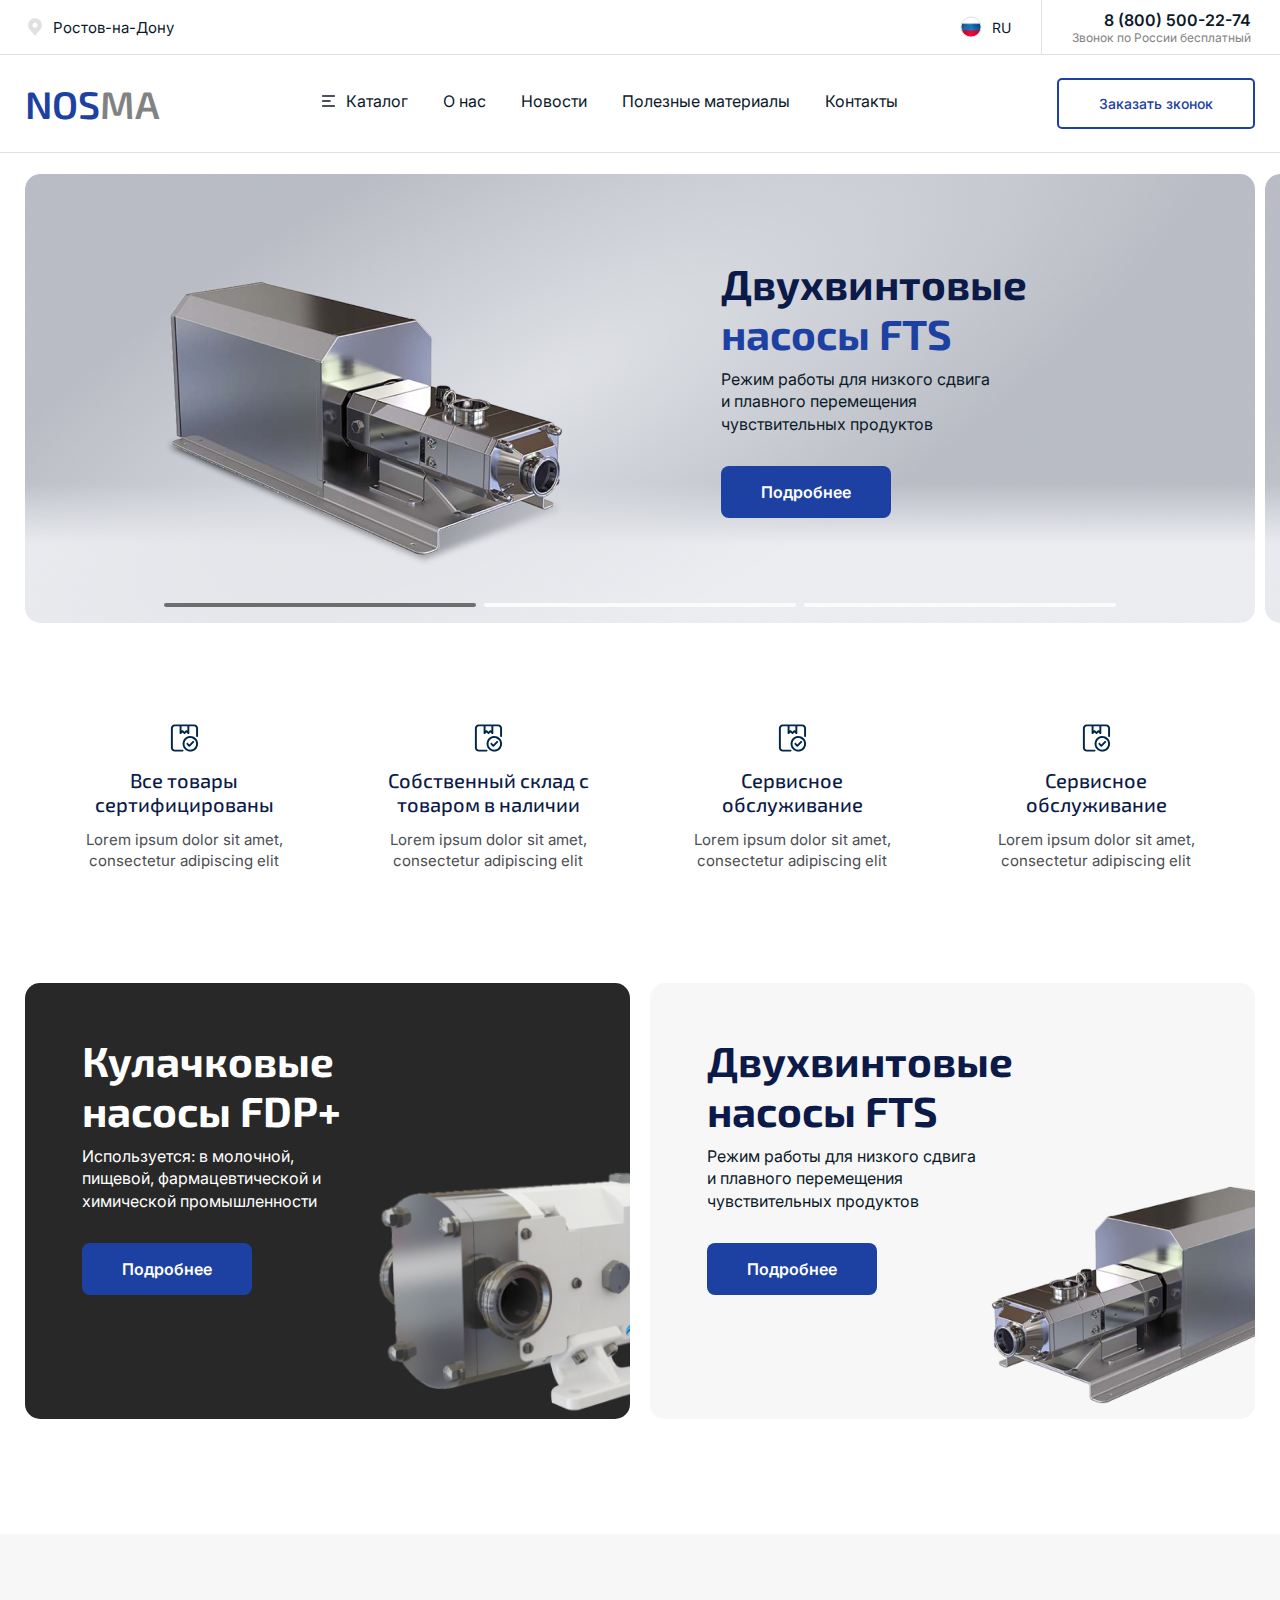
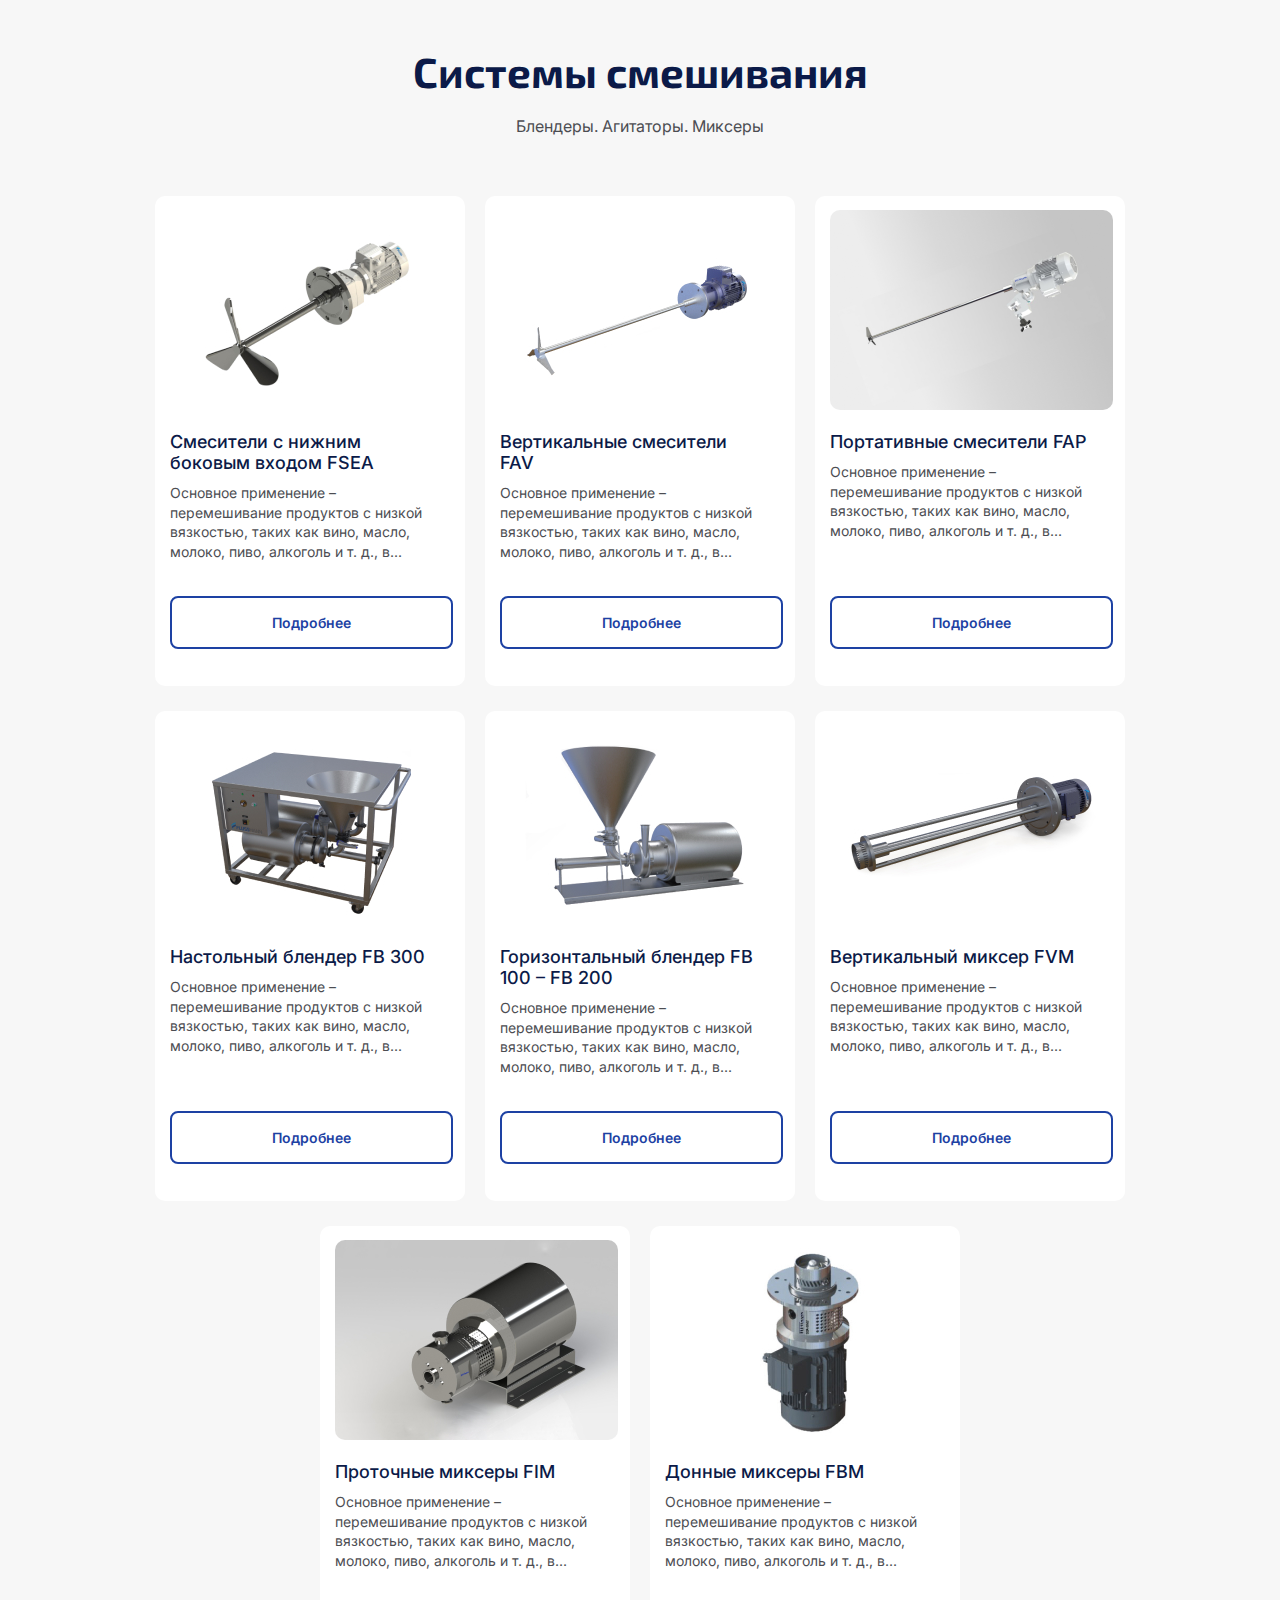
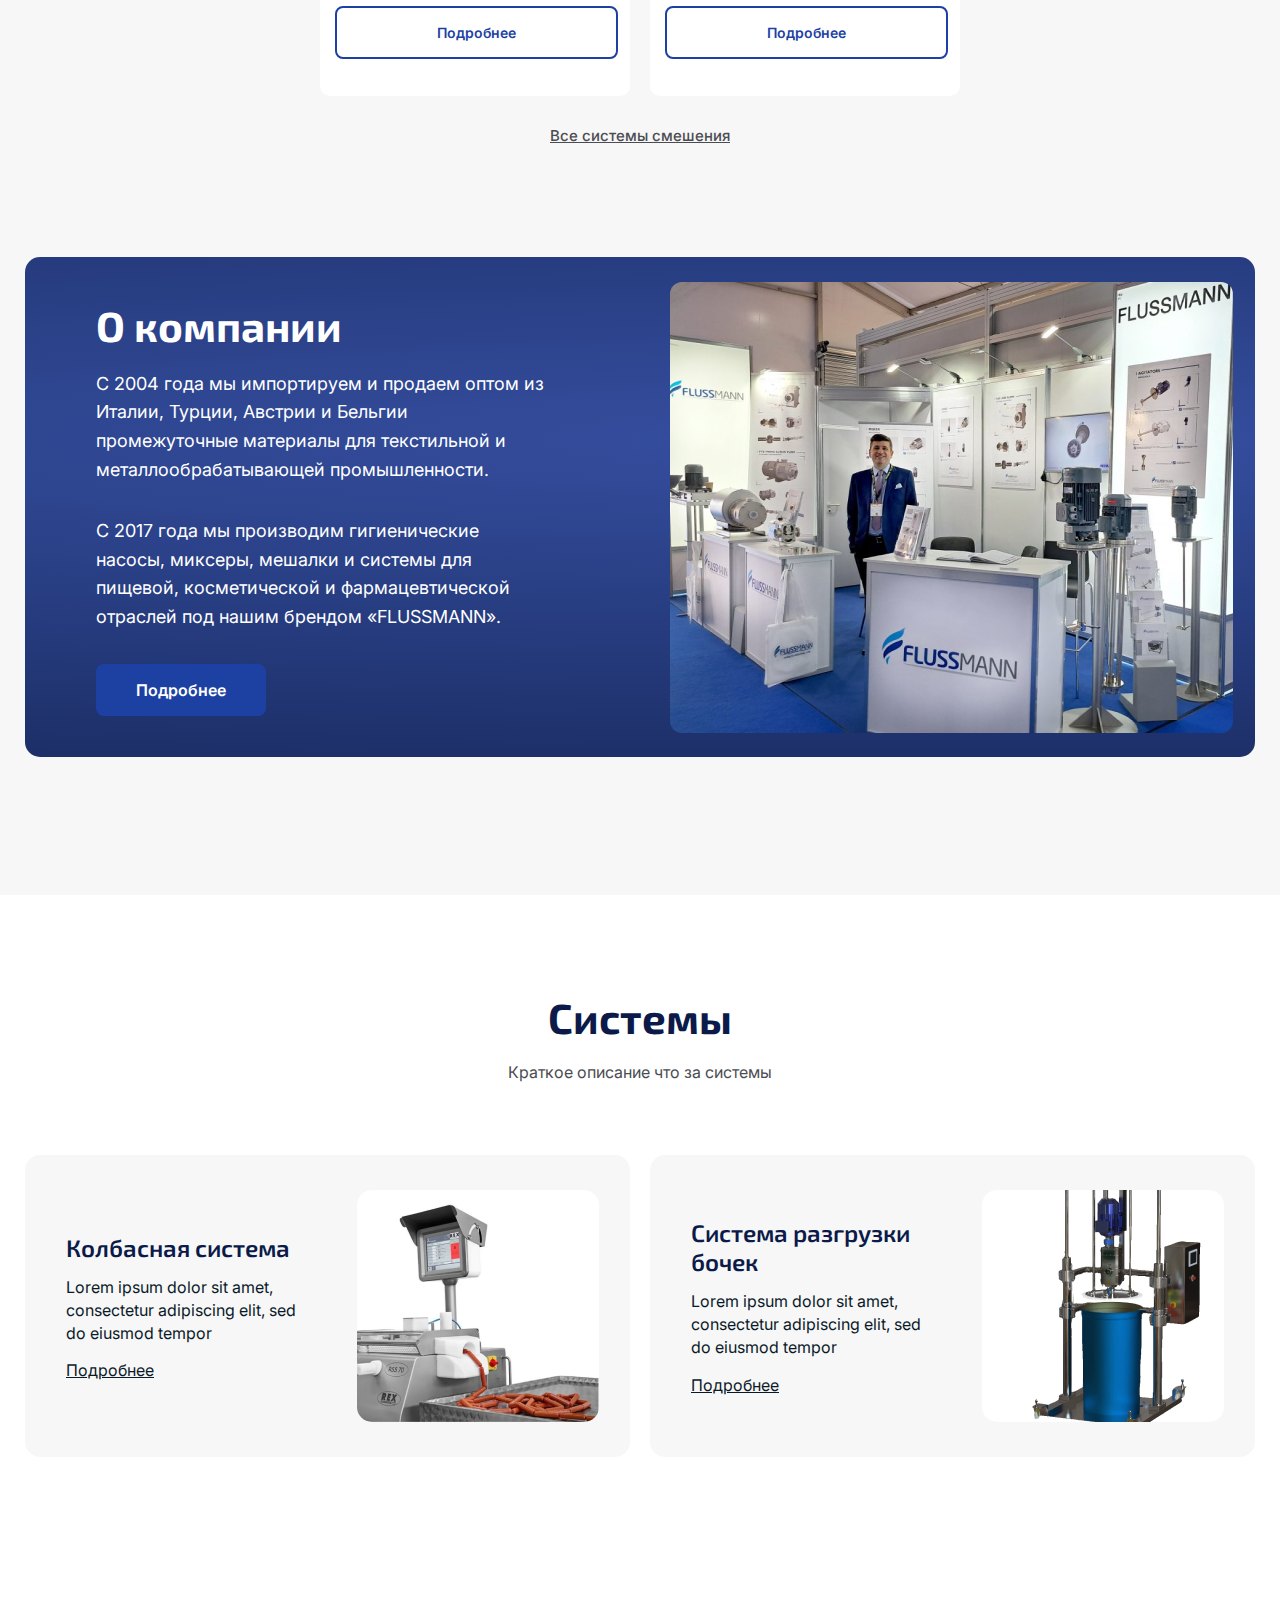
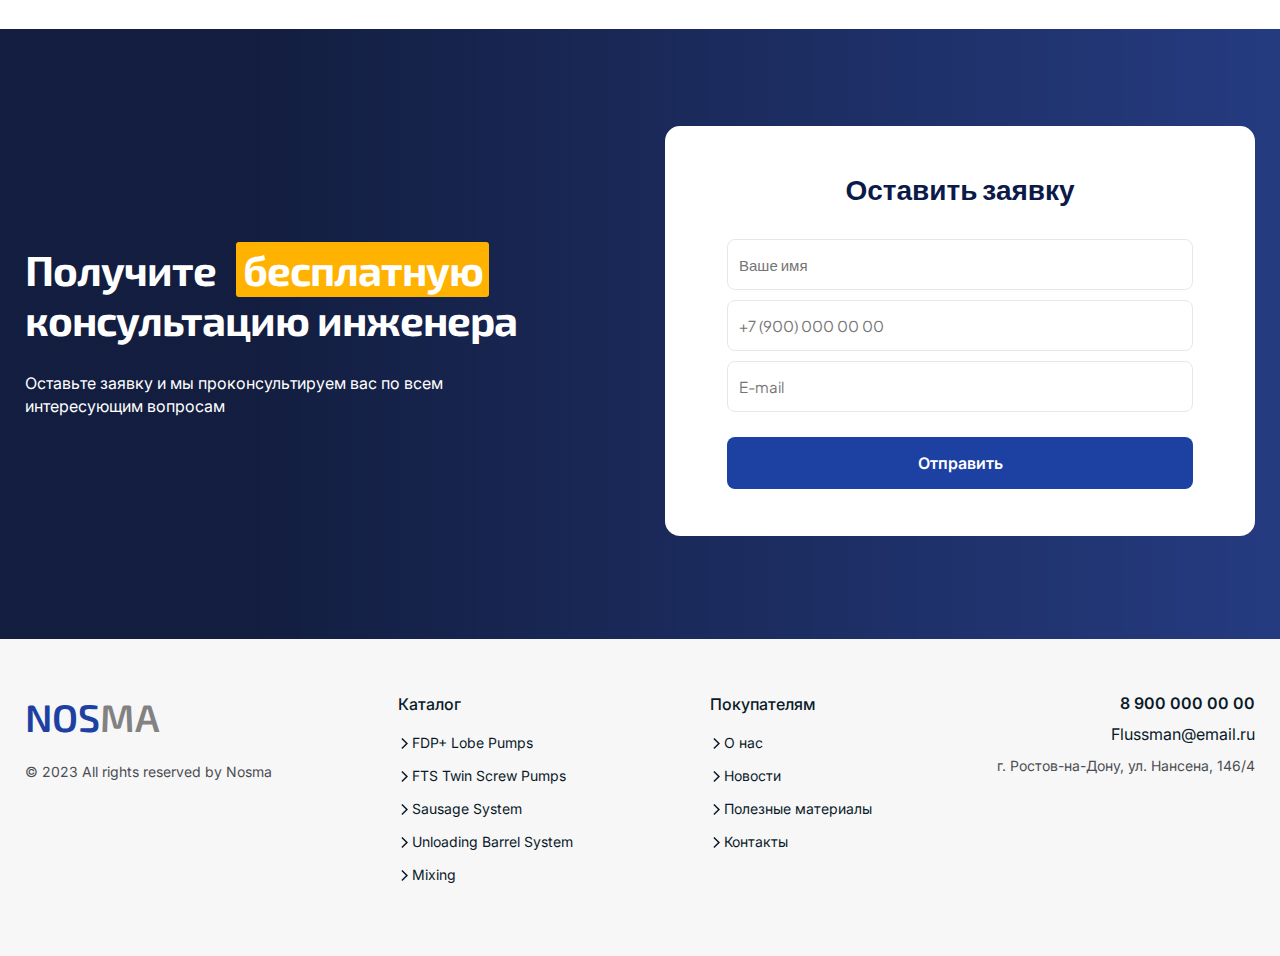
==== commit 77d645b8: "new pages" ====
--- a/index.html
+++ b/index.html
@@ -37,24 +37,91 @@
 					<div class="headerBottom__inner">
 						<div class="headerBottom__logo-wrapper">
 							<button class="headerBottom__btn"><img src="assets/images/burger-btn.svg" alt="" /></button>
-							<a class="headerBottom__logo" href="#">NOS<span>MA</span></a>
+							<button class="headerBottom__close"><img src="assets/images/burger-close.svg" alt="" /></button>
+							<a class="headerBottom__logo" href="./index.html">NOS<span>MA</span></a>
 						</div>
 						<nav class="headerBottom__nav">
 							<ul class="headerBottom__catalog">
 								<li>
-									<a class="headerBottom__catalogMain" href="#"><img src="assets/images/menu-line.svg" alt="" /><span>Каталог</span></a>
-									<ul></ul>
+									<div class="headerBottom__catalogMain-wrapper">
+										<a class="headerBottom__catalogMain" href="./catalog.html"><img class="headerBottom__catalogIcon" src="assets/images/menu-line.svg" alt="" /><span>Каталог</span></a>
+										<img class="headerBottom__catalogRight" src="assets/images/arrowCatRight.svg" alt="" />
+									</div>
+									<div class="headerBottom__catalogSub">
+										<div class="container">
+											<div class="headerBottom__catalogSub-inner">
+												<div class="headerBottom__catalogSub-image"><img src="assets/images/header1.jpg" alt="" /></div>
+												<div class="headerBottom__catalogSub-back">
+													<img src="assets/images/arrowCatLeft.svg" alt="" />
+													<p>Каталог</p>
+												</div>
+												<div class="headerBottom__catalogSub-list">
+													<div class="headerBottom__catalogSub-card">
+														<h5>Pumps</h5>
+														<ul>
+															<li><a href="#">FDP+ Lobe Pumps</a></li>
+															<li><a href="#">FTS Twin Screw Pumps</a></li>
+														</ul>
+													</div>
+													<div class="headerBottom__catalogSub-card">
+														<h5>Blenders</h5>
+														<ul>
+															<li><a href="#">FB 300 Table Blenders</a></li>
+															<li><a href="#">FB 100 – FB 200 Horizontal Blenders</a></li>
+														</ul>
+													</div>
+													<div class="headerBottom__catalogSub-card">
+														<h5>Systems</h5>
+														<ul>
+															<li><a href="#">Sausage System</a></li>
+															<li><a href="#">Unloading Barrel System</a></li>
+														</ul>
+													</div>
+													<div class="headerBottom__catalogSub-card">
+														<h5>Agitators</h5>
+														<ul>
+															<li><a href="#">FSEA Bottom Side Entry Agitators</a></li>
+															<li><a href="#">FAV Vertical Agitators</a></li>
+															<li><a href="#">FAP Portable Agitators</a></li>
+														</ul>
+													</div>
+													<div class="headerBottom__catalogSub-card">
+														<h5>Mixers</h5>
+														<ul>
+															<li><a href="#">FVM Vertical Mixers</a></li>
+															<li><a href="#">FIM Inline Mixers</a></li>
+															<li><a href="#">FBM Tank Bottom Mixers</a></li>
+														</ul>
+													</div>
+												</div>
+											</div>
+										</div>
+									</div>
 								</li>
 							</ul>
 							<ul class="headerBottom__mainlinks">
-								<li><a href="#">О нас</a></li>
-								<li><a href="#">Новости</a></li>
+								<li><a href="./about.html">О нас</a></li>
+								<li><a href="./news.html">Новости</a></li>
 								<li><a href="#">Полезные материалы</a></li>
-								<li><a href="#">Контакты</a></li>
+								<li><a href="./contacts.html">Контакты</a></li>
 							</ul>
 						</nav>
 						<div class="headerBottom__callback-wrapper">
 							<button class="headerBottom__callback">Заказать зконок</button>
+						</div>
+					</div>
+				</div>
+			</div>
+			<div class="headerBurger">
+				<div class="container">
+					<div class="headerBurger__inner">
+						<div class="headerBurger__call"></div>
+						<div class="headerBurger__location">
+							<p>Ростов-на-Дону, название улицы и дома</p>
+							<div class="headerBurger__lang">
+								<img src="assets/images/flagru.svg" alt="" />
+								<p>RU</p>
+							</div>
 						</div>
 					</div>
 				</div>
@@ -264,7 +331,7 @@
 					</div>
 					<div class="mainForm__right">
 						<h4>Оставить заявку</h4>
-						<form action="#"><input type="text" placeholder="Ваше имя" /><input type="tel" placeholder="+7 (900) 000 00 00" /><input type="email" placeholder="E-mail" /> <button>Отправить</button></form>
+						<form action="#" method="post"><input type="text" required placeholder="Ваше имя" /><input required type="tel" class="tel" placeholder="+7 (900) 000 00 00" /><input required type="email" placeholder="E-mail" /> <button type="submit">Отправить</button></form>
 					</div>
 				</div>
 			</div>
@@ -278,22 +345,22 @@
 					</div>
 					<nav class="footer__nav">
 						<div class="footer__left">
-							<a class="footer__mainlink" href="#">Каталог</a>
+							<a class="footer__mainlink" href="./catalog.html">Каталог</a>
 							<ul>
-								<li><a href="#" id="">FDP+ Lobe Pumps</a></li>
-								<li><a href="#" id="">FTS Twin Screw Pumps</a></li>
-								<li><a href="#" id="">Sausage System</a></li>
-								<li><a href="#" id="">Unloading Barrel System</a></li>
-								<li><a href="#" id="">Mixing</a></li>
+								<li><a href="#">FDP+ Lobe Pumps</a></li>
+								<li><a href="#">FTS Twin Screw Pumps</a></li>
+								<li><a href="#">Sausage System</a></li>
+								<li><a href="#">Unloading Barrel System</a></li>
+								<li><a href="#">Mixing</a></li>
 							</ul>
 						</div>
 						<div class="footer__right">
 							<a class="footer__mainlink footer__mainlink-right" href="#">Покупателям</a>
 							<ul>
-								<li><a href="#" id="">О нас</a></li>
-								<li><a href="#" id="">Новости</a></li>
-								<li><a href="#" id="">Полезные материалы</a></li>
-								<li><a href="#" id="">Контакты</a></li>
+								<li><a href="./about.html">О нас</a></li>
+								<li><a href="./news.html">Новости</a></li>
+								<li><a href="#">Полезные материалы</a></li>
+								<li><a href="./contacts.html">Контакты</a></li>
 							</ul>
 						</div>
 					</nav>
--- a/style.css
+++ b/style.css
@@ -4,6 +4,14 @@
 	box-sizing: border-box;
 }
 
+body {
+	margin-top: 152px;
+}
+
+body.active {
+	overflow: hidden;
+}
+
 body p {
 	font-family: "Inter", sans-serif;
 	font-weight: 400;
@@ -46,6 +54,12 @@
 
 .header {
 	border-bottom: 1px solid #e0e0e0;
+	position: fixed;
+	left: 0;
+	right: 0;
+	top: 0;
+	background-color: #fff;
+	z-index: 2000;
 }
 
 .headerTop {
@@ -97,6 +111,66 @@
 	font-weight: 400;
 }
 
+.headerBurger {
+	position: fixed;
+	top: 153px;
+	left: 0;
+	bottom: 0;
+	background-color: #fff;
+	z-index: 10;
+	box-shadow: 0px 4px 8px 0px rgba(0, 0, 0, 0.25);
+	width: 365px;
+	transform: translateX(-100%);
+	transition: transform 0.3s ease-in-out;
+}
+
+.headerBurger.active {
+	transform: translateX(0);
+}
+
+.headerBurger__inner {
+	padding-top: 40px;
+	padding-bottom: 40px;
+}
+
+.headerBurger__lang {
+	display: flex;
+	align-items: center;
+	gap: 10px;
+	padding-right: 30px;
+	margin-top: 22px;
+}
+
+.headerBurger__lang img {
+	width: 22px;
+	height: 22px;
+}
+
+.headerBurger__lang p {
+	color: #0b1a29;
+	font-size: 14px;
+	font-weight: 400;
+}
+
+.headerBurger__location {
+	padding-top: 26px;
+	border-top: 1px solid #e0e0e0;
+}
+
+.headerBurger__location p {
+	color: #4c4d52;
+	font-family: "Inter", sans-serif;
+	font-size: 14px;
+	font-weight: 400;
+	line-height: 140%;
+}
+
+.headerBurger__call {
+	border-top: 1px solid #e0e0e0;
+	margin-top: 33px;
+	padding: 20px 0;
+}
+
 .headerTop__phone {
 	padding: 9.5px 4px 9.5px 30px;
 	display: flex;
@@ -120,8 +194,6 @@
 }
 
 .headerBottom__inner {
-	padding-top: 21px;
-	padding-bottom: 25px;
 	display: flex;
 	justify-content: space-between;
 	align-items: center;
@@ -142,22 +214,63 @@
 .headerBottom__nav {
 	display: flex;
 	align-items: center;
+	gap: 35px;
 }
 
 .headerBottom__catalogMain {
 	display: flex;
-	border-radius: 5px;
-	background: #1d41a3;
-	padding: 11.5px 19px;
 	gap: 9px;
 	text-decoration: none;
+	position: relative;
+	padding-top: 36px;
+	padding-bottom: 41px;
+}
+
+.headerBottom__catalogMain:after {
+	content: "";
+	display: block;
+	position: absolute;
+	bottom: 0px;
+	left: 0;
+	right: 0;
+	background-color: #1d41a3;
+	height: 4px;
+	width: 0%;
+	-webkit-transition: width 0.3s ease-in-out;
+	-moz--transition: width 0.3s ease-in-out;
+	transition: width 0.3s ease-in-out;
+}
+
+.headerBottom__catalogMain:hover::after {
+	width: 100%;
 }
 
 .headerBottom__catalogMain span {
-	color: #fff;
+	color: #0b1a29;
 	font-family: "Inter", sans-serif;
 	font-size: 16px;
-	font-weight: 400;
+}
+
+.headerBottom__catalogSub {
+	position: absolute;
+	z-index: 10;
+	top: 153px;
+	left: 0;
+	right: 0;
+	background: #f7f7f7;
+	box-shadow: 0px 4px 8px 0px rgba(186, 186, 186, 0.25);
+	max-height: 0;
+	overflow: hidden;
+	transition: max-height 0.3s ease-in-out;
+}
+
+.headerBottom__catalogSub-active {
+	max-height: 482px;
+}
+
+.headerBottom__catalogSub-inner {
+	padding-top: 36px;
+	padding-bottom: 36px;
 }
 
 .headerBottom__mainlinks {
@@ -171,6 +284,29 @@
 	font-size: 16px;
 	font-weight: 400;
 	text-decoration: none;
+	padding-top: 36px;
+	padding-bottom: 41px;
+	display: block;
+	position: relative;
+}
+
+.headerBottom__mainlinks li a::after {
+	content: "";
+	display: block;
+	position: absolute;
+	bottom: 0px;
+	left: 0;
+	right: 0;
+	background-color: #1d41a3;
+	height: 4px;
+	width: 0%;
+	-webkit-transition: width 0.3s ease-in-out;
+	-moz--transition: width 0.3s ease-in-out;
+	transition: width 0.3s ease-in-out;
+}
+
+.headerBottom__mainlinks li a:hover::after {
+	width: 100%;
 }
 
 .headerBottom__callback {
@@ -183,12 +319,33 @@
 	font-size: 14px;
 	font-weight: 500;
 	cursor: pointer;
+	transition: background-color 0.3s ease-in-out, color 0.3s ease-in-out;
+}
+
+.headerBottom__callback:hover {
+	background-color: #0058b0;
+	color: #fff;
 }
 
 .headerBottom__btn {
 	border: 0;
 	cursor: pointer;
 	background-color: transparent;
+}
+
+.headerBottom__btn.active {
+	display: none;
+}
+
+.headerBottom__close {
+	border: 0;
+	cursor: pointer;
+	background-color: transparent;
+	display: none;
+}
+
+.headerBottom__close.active {
+	display: block;
 }
 
 .mainBanner {
@@ -242,9 +399,14 @@
 	font-size: 16px;
 	font-weight: 600;
 	border-radius: 8px;
-	background: #1d41a3;
+	background-color: #1d41a3;
 	padding: 16px 40px;
 	text-decoration: none;
+	transition: background-color 0.3s ease-in-out;
+}
+
+.mainBanner__right a:hover {
+	background-color: #0f41c8;
 }
 
 .mainBanner-pagWrapper {
@@ -359,6 +521,11 @@
 	font-size: 16px;
 	font-weight: 600;
 	text-decoration: none;
+	transition: background-color 0.3s ease-in-out;
+}
+
+.mainBlocks__inner a:hover {
+	background-color: #0f41c8;
 }
 
 .mainBlocks__left {
@@ -479,6 +646,12 @@
 	padding: 16px;
 	text-decoration: none;
 	margin-top: auto;
+	transition: background-color 0.3s ease-in-out, color 0.3s ease-in-out;
+}
+
+.mainSystems__card a:hover {
+	background-color: #0f41c8;
+	color: #fff;
 }
 
 .mainSystems__link-wrapper {
@@ -531,12 +704,17 @@
 	display: inline-block;
 	padding: 16px 40px;
 	border-radius: 8px;
-	background: #1d41a3;
+	background-color: #1d41a3;
 	color: #fff;
 	font-family: "Inter", sans-serif;
 	font-size: 16px;
 	font-weight: 600;
 	text-decoration: none;
+	transition: background-color 0.3s ease-in-out;
+}
+
+.mainAbout__left a:hover {
+	background-color: #0f41c8;
 }
 
 .mainAbout__right img {
@@ -696,7 +874,7 @@
 .mainForm__right form button {
 	margin-top: 15px;
 	border-radius: 8px;
-	background: #1d41a3;
+	background-color: #1d41a3;
 	padding: 16px;
 	color: #fff;
 	font-family: "Inter", sans-serif;
@@ -704,6 +882,11 @@
 	font-weight: 600;
 	cursor: pointer;
 	border: 0;
+	transition: background-color 0.3s ease-in-out;
+}
+
+.mainForm__right form button:hover {
+	background-color: #0f41c8;
 }
 
 .footer {
@@ -1210,17 +1393,101 @@
 		padding-top: 30px;
 		gap: 150px;
 	}
+
+	.headerBottom__mainlinks {
+		gap: 20px;
+	}
+
+	.headerBottom__nav {
+		gap: 20px;
+	}
 }
 
 @media screen and (min-width: 993px) {
 	.headerBottom__btn {
 		display: none;
 	}
+
+	.headerBurger {
+		display: none;
+	}
+
+	.headerBottom__catalogRight {
+		display: none;
+	}
+
+	.headerBottom__catalogSub-back {
+		display: none;
+	}
 }
 
 @media screen and (max-width: 992px) {
-	.headerBottom__nav {
+	.headerBottom__catalogSub {
+		position: fixed;
+		left: 0;
+		top: 0;
+		bottom: 0;
+		background: #fff;
+		transform: translateX(-100%);
+		transition: transform 0.3s ease-in-out;
+		max-height: 100%;
+	}
+
+	.headerBottom__catalogSub-active {
+		max-height: 100%;
+		transform: translateX(0px);
+	}
+
+	.headerBottom__catalogSub-image {
 		display: none;
+	}
+
+	.headerBottom__catalogSub-list .headerBottom__catalogSub-card:last-child {
+		margin-left: 0px;
+	}
+
+	.headerBottom__catalogSub-list {
+		gap: 25px;
+	}
+
+	.headerBottom__catalogSub .headerBottom__catalogSub-inner {
+		flex-direction: column;
+		gap: 26px;
+		padding-top: 27px;
+	}
+
+	.headerBottom__catalogSub-back {
+		display: flex;
+		align-items: center;
+		gap: 10px;
+	}
+
+	.headerBottom__catalogSub-back img {
+		width: 10px;
+		height: 14px;
+	}
+
+	.headerBottom__catalogMain:after {
+		display: none;
+	}
+
+	.headerBottom__catalogMain-wrapper {
+		display: flex;
+		align-items: center;
+		gap: 30px;
+	}
+
+	.headerBottom__catalogIcon {
+		display: none;
+	}
+
+	.headerBottom__mainlinks li a::after {
+		display: none;
+	}
+
+	.headerBottom__inner {
+		padding-top: 22px;
+		padding-bottom: 24px;
 	}
 
 	.headerBottom__logo-wrapper {
@@ -1280,6 +1547,36 @@
 		max-width: 100%;
 		height: 305px;
 	}
+
+	.headerBottom__nav {
+		flex-direction: column;
+		align-items: start;
+	}
+
+	.headerBottom__mainlinks {
+		flex-direction: column;
+	}
+
+	.headerBottom__mainlinks {
+		gap: 25px;
+	}
+
+	.headerBottom__nav {
+		gap: 25px;
+	}
+
+	.headerBottom__mainlinks li a {
+		padding: 0;
+	}
+
+	.headerBottom__catalogMain {
+		padding: 0;
+	}
+
+	/* .headerBottom__catalogSub {
+		max-height: 100%;
+		bottom: 0;
+	} */
 }
 
 @media screen and (max-width: 810px) {
@@ -1372,8 +1669,8 @@
 		display: none;
 	}
 
-	.headerBottom__callback {
-		display: none;
+	body {
+		margin-top: 86px;
 	}
 
 	.headerBottom__logo {
@@ -1747,6 +2044,10 @@
 	.contacts__left {
 		padding: 31px 20px;
 	}
+
+	.headerBurger {
+		top: 87px;
+	}
 }
 
 @media screen and (max-width: 390px) {
@@ -1760,6 +2061,12 @@
 
 	.detailMain__btn2 {
 		padding: 10px 10px;
+	}
+}
+
+@media screen and (max-width: 365px) {
+	.headerBurger {
+		width: 100%;
 	}
 }
 
@@ -2282,3 +2589,78 @@
 		font-size: 18px;
 	}
 }
+
+/* Выпадающее меню */
+
+.headerBottom__catalogSub-inner {
+	display: flex;
+	gap: 47px;
+}
+
+.headerBottom__catalogSub-image img {
+	border-radius: 15px;
+}
+
+.headerBottom__catalogSub-list {
+	display: flex;
+	gap: 30px;
+	flex-wrap: wrap;
+	max-width: 565px;
+	justify-content: space-between;
+}
+
+.headerBottom__catalogSub-card {
+	width: 240px;
+}
+
+.headerBottom__catalogSub-card:last-child {
+	margin-left: auto;
+}
+
+.headerBottom__catalogSub-card h5 {
+	margin-bottom: 15px;
+	color: #0b1a48;
+	font-family: "Exo 2", sans-serif;
+	font-size: 18px;
+	font-weight: 600;
+}
+
+.headerBottom__catalogSub-card ul {
+	display: flex;
+	flex-direction: column;
+	gap: 10px;
+}
+
+.headerBottom__catalogSub-card ul li a {
+	color: #0b1a29;
+	font-family: "Inter", sans-serif;
+	font-size: 15px;
+	font-weight: 400;
+	text-decoration: none;
+}
+
+.headerBottom__catalogSub-card ul li a:hover {
+	color: #1d41a3;
+	text-decoration: underline;
+}
+
+/* Домашняя */
+
+.home {
+	display: flex;
+	justify-content: center;
+}
+
+.home ul {
+	width: 900px;
+	font-size: 18px;
+	font-family: "Inter", sans-serif;
+	display: flex;
+	flex-direction: column;
+	gap: 5px;
+}
+
+.home ul a {
+	color: #000;
+	text-decoration: none;
+}
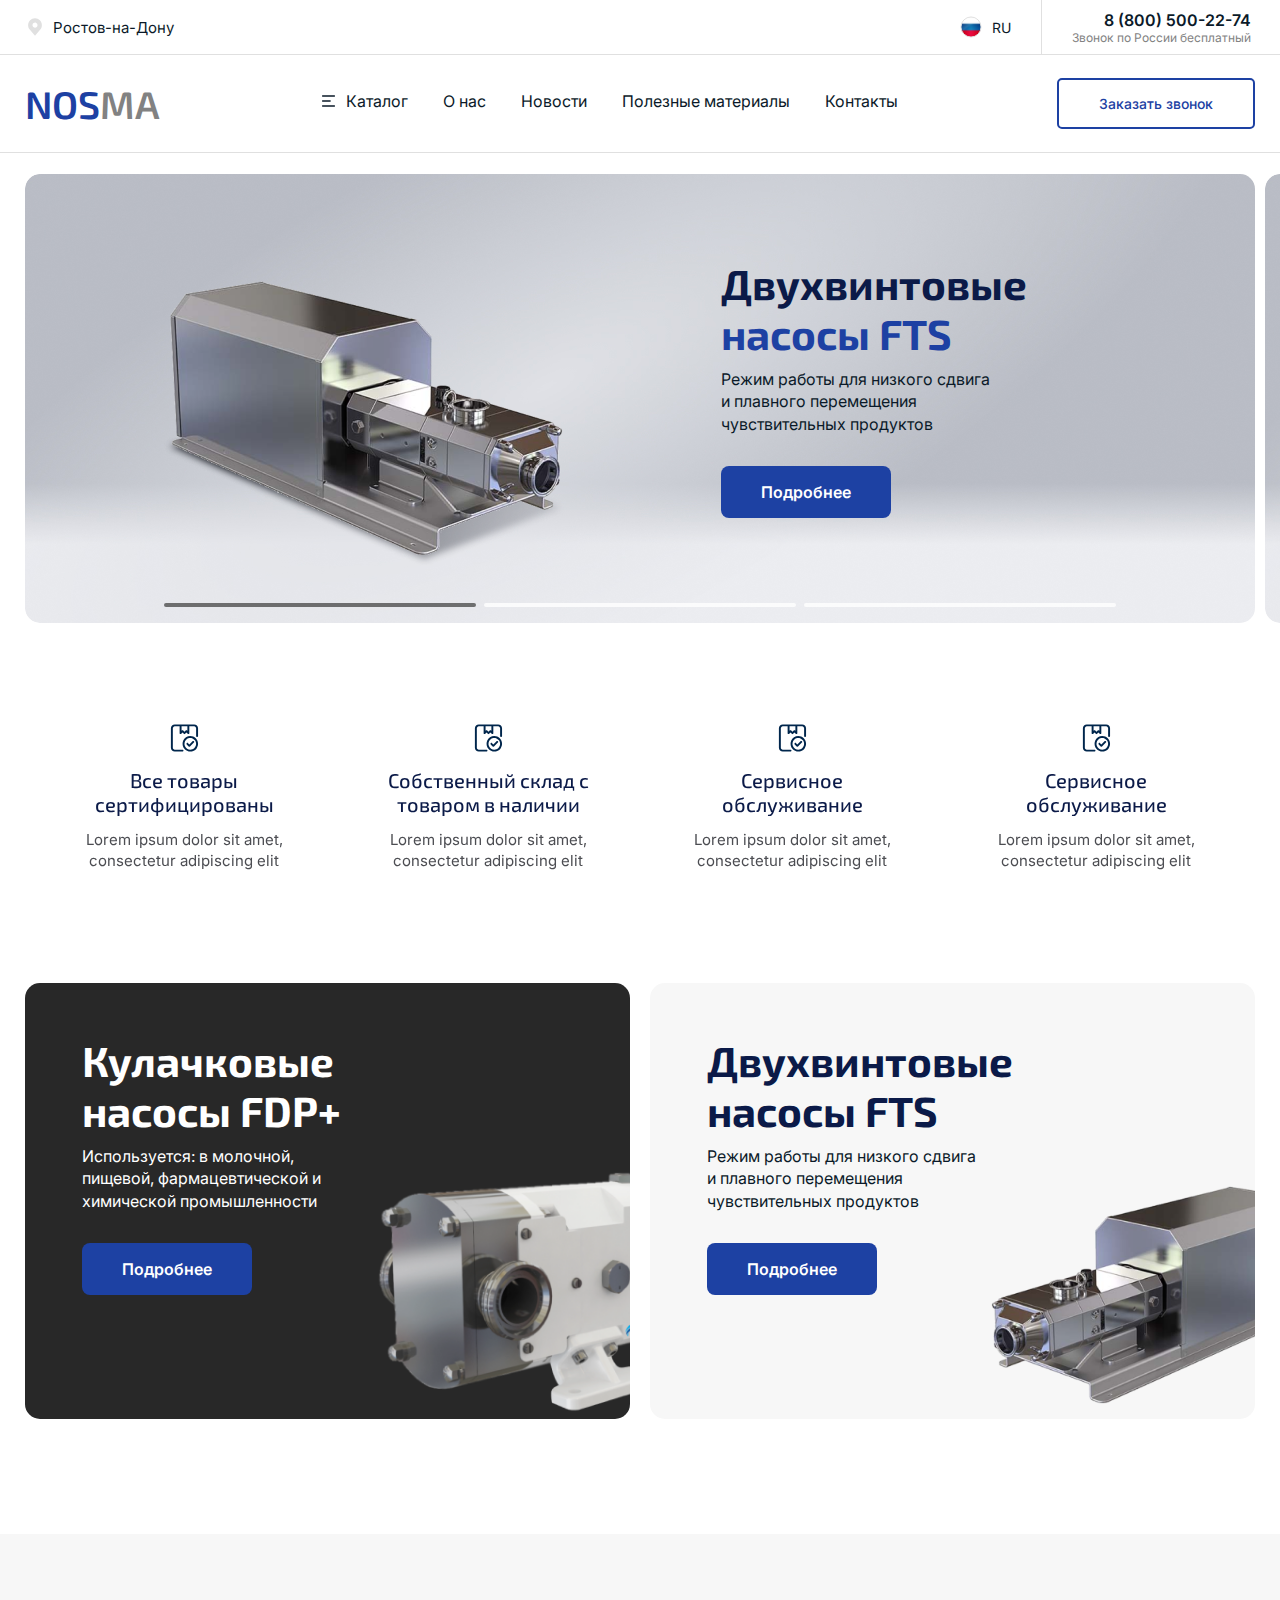
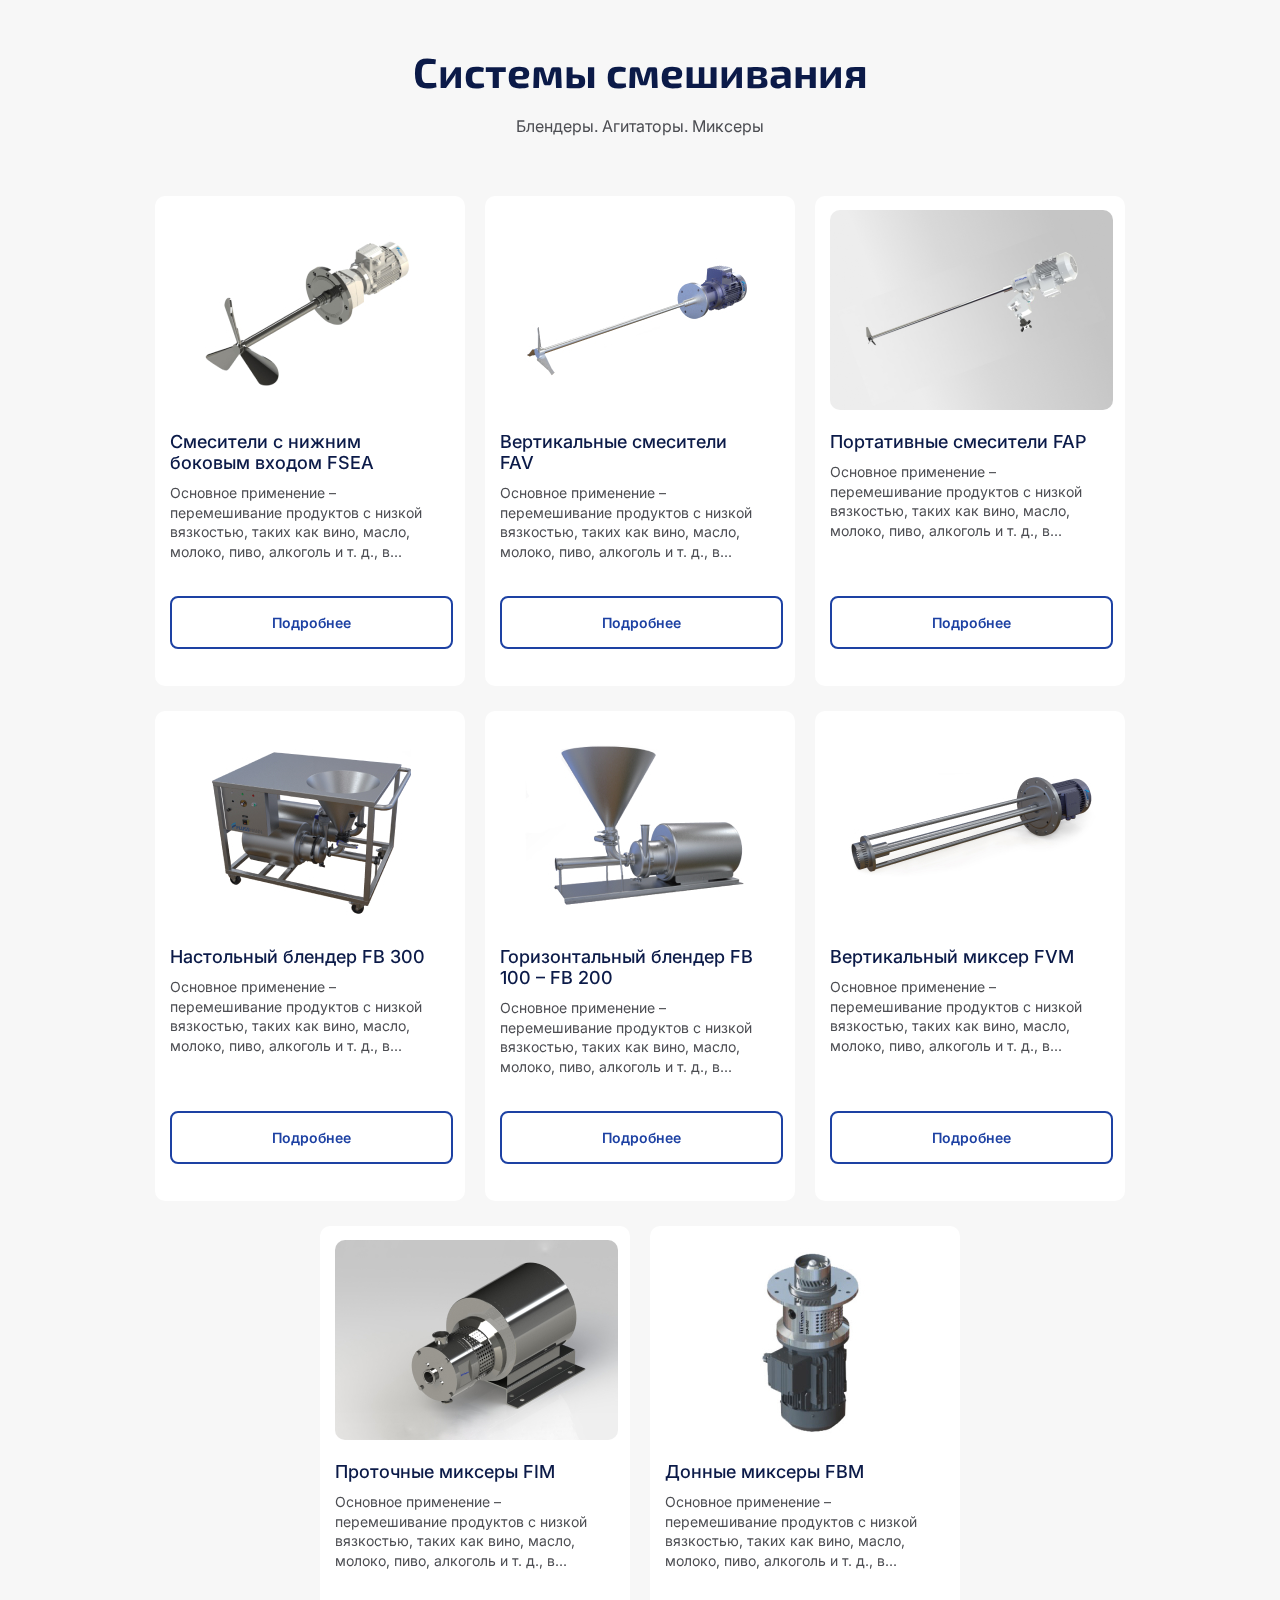
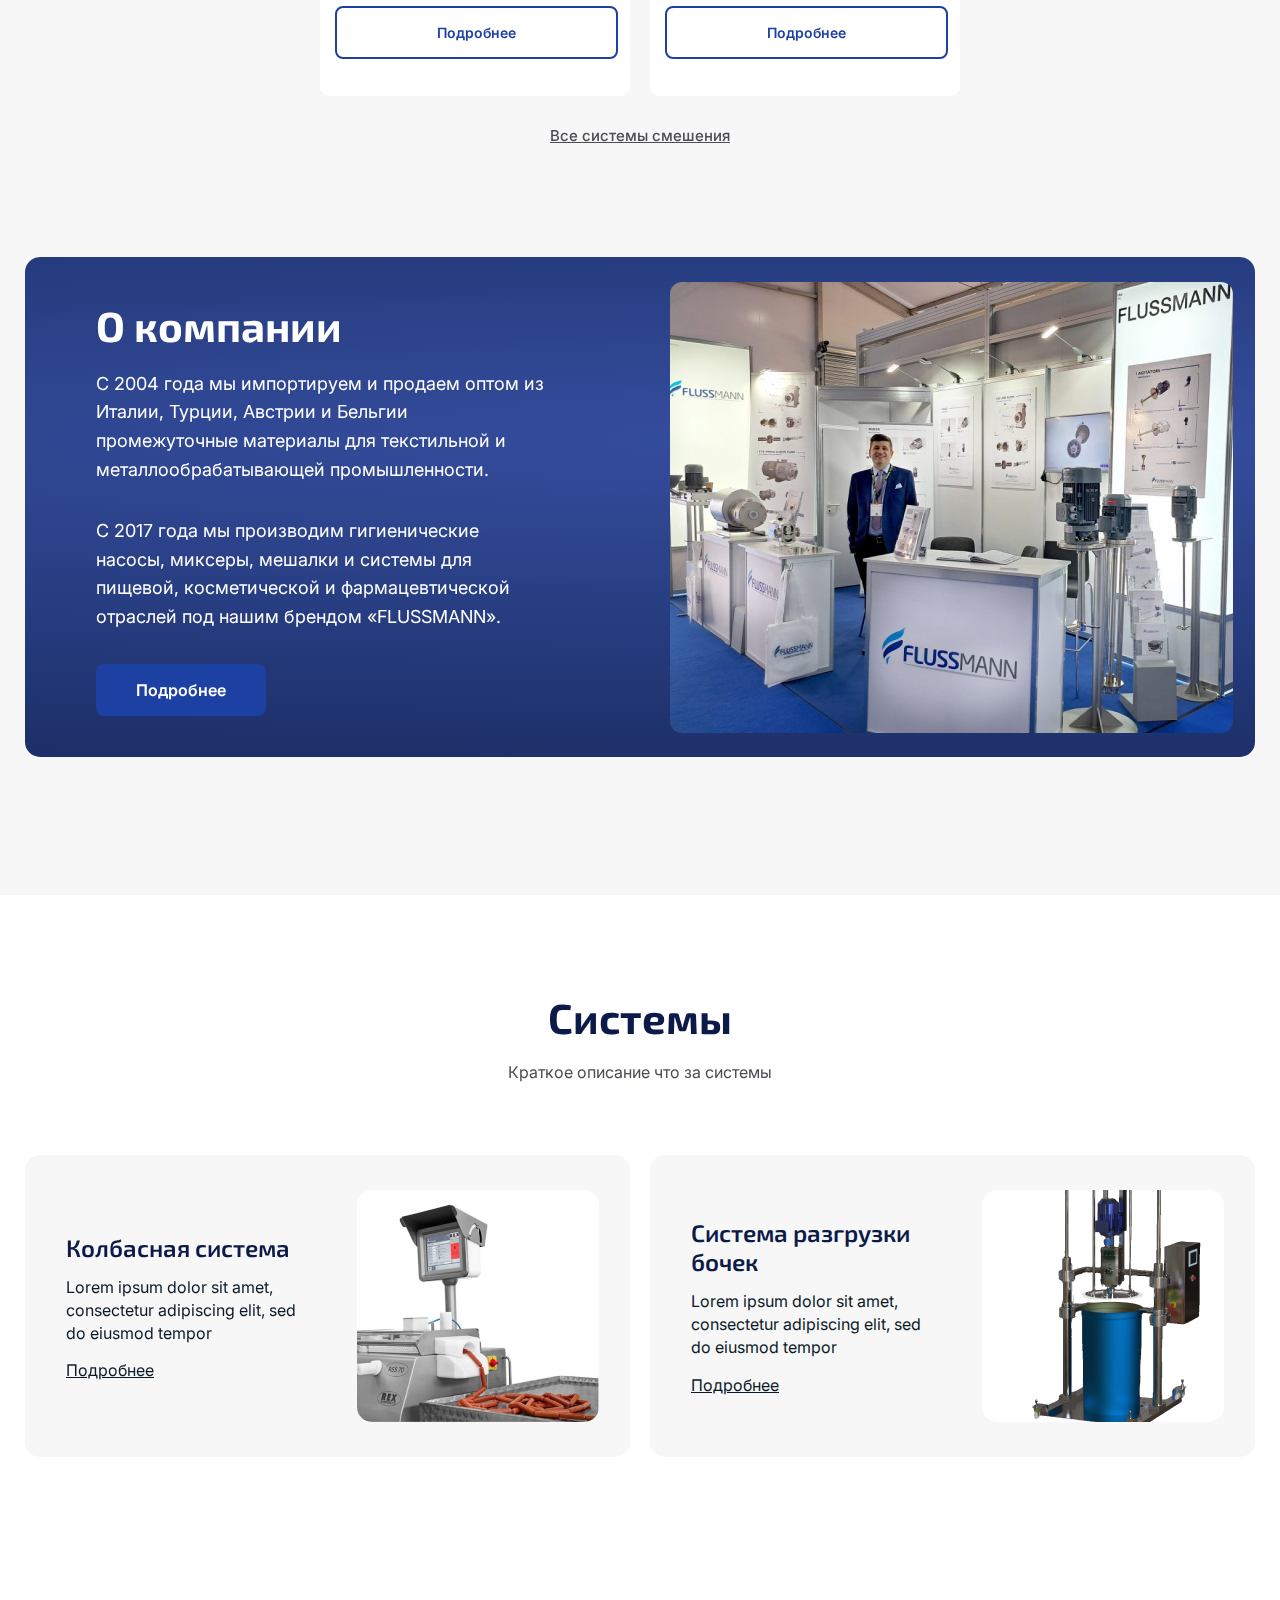
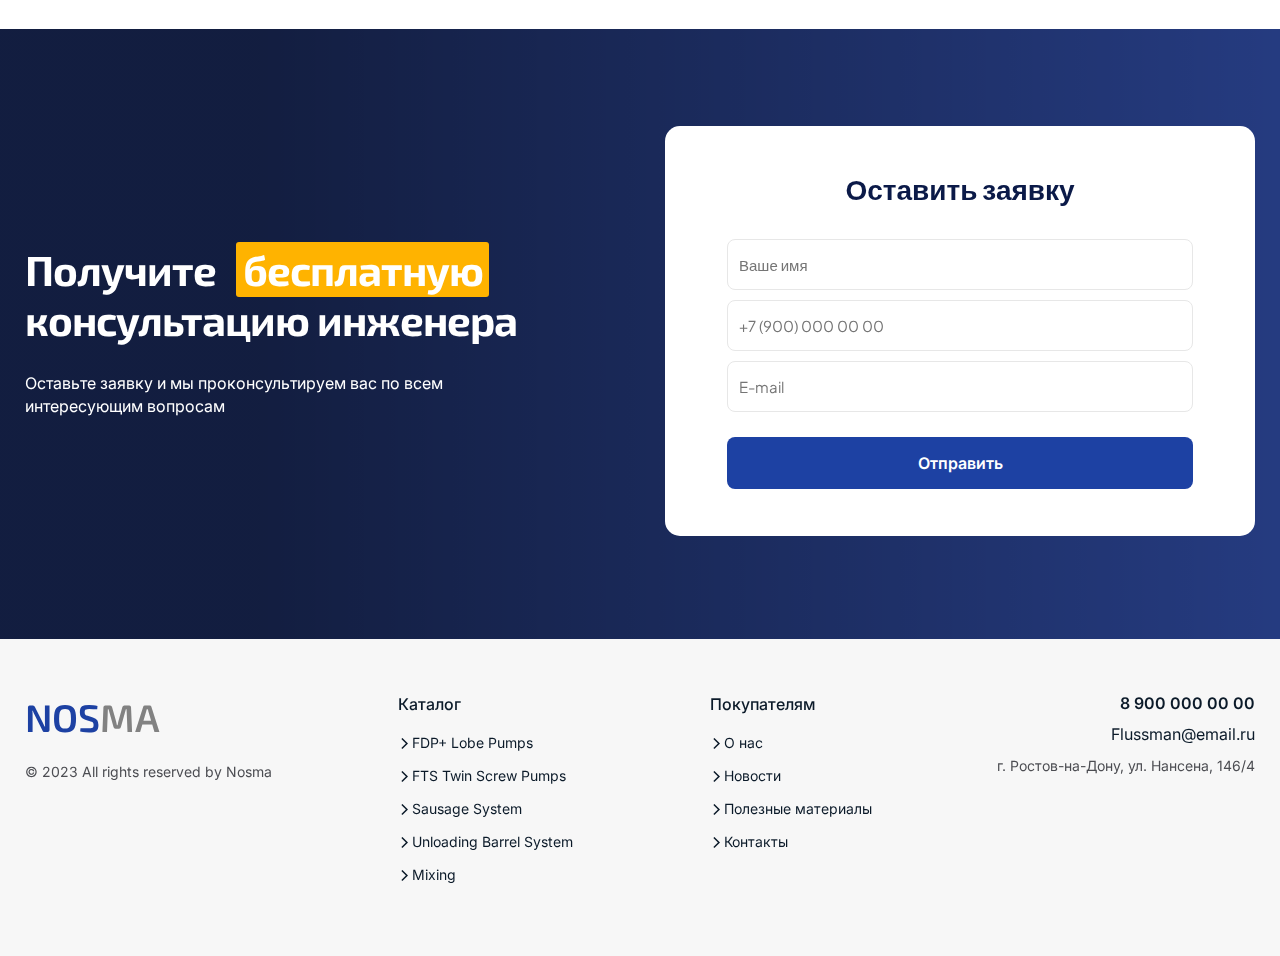
==== commit 180ab922: "asd" ====
--- a/index.html
+++ b/index.html
@@ -107,7 +107,7 @@
 							</ul>
 						</nav>
 						<div class="headerBottom__callback-wrapper">
-							<button class="headerBottom__callback">Заказать зконок</button>
+							<button class="headerBottom__callback">Заказать звонок</button>
 						</div>
 					</div>
 				</div>
@@ -127,6 +127,23 @@
 				</div>
 			</div>
 		</header>
+		<div class="mainPopup">
+			<div class="mainPopup__inner">
+				<img class="mainPopup__close" src="assets/images/closePopup.svg" alt="" />
+				<div class="mainPopup__loading"><span class="loader"></span></div>
+				<div class="mainPopup__wrapper">
+					<h2>Оставьте заявку</h2>
+					<p>Мы перезвоним и проконсультируем по всем вопросам!</p>
+					<form action="#" method="post" class="mainPopup__form">
+						<p class="mainPopup__warning">Необходимо заполнить все поля!</p>
+						<input name="name" type="text" required placeholder="Ваше имя" />
+						<input name="phone" type="tel" required placeholder="+7 (900) 000-00-00" class="tel" />
+						<input name="mail" type="email" required placeholder="E-mail" />
+						<button type="submit" class="mainPopup__btn">Оставить заявку</button>
+					</form>
+				</div>
+			</div>
+		</div>
 		<div class="mainBanner">
 			<div class="container">
 				<div class="mainBanner__inner">
--- a/style.css
+++ b/style.css
@@ -2644,6 +2644,160 @@
 	text-decoration: underline;
 }
 
+/* Форма попап */
+
+.mainPopup {
+	position: fixed;
+	top: 0;
+	left: 0;
+	bottom: 0;
+	right: 0;
+	background: rgba(6, 11, 16, 0);
+	display: flex;
+	justify-content: center;
+	align-items: center;
+	z-index: -10;
+	opacity: 0;
+	transition: opacity 0.3s ease-in-out;
+}
+
+.mainPopup.active {
+	z-index: 10000;
+	opacity: 1;
+	background: rgba(6, 11, 16, 0.7);
+}
+
+.mainPopup__inner {
+	border-radius: 15px;
+	background: #fff;
+	padding: 51px 53px 76px 52px;
+	position: relative;
+}
+
+.mainPopup__inner h2 {
+	color: #0b1a48;
+	font-family: "Exo 2", sans-serif;
+	font-size: 42px;
+	font-weight: 600;
+	margin-bottom: 15px;
+}
+
+.mainPopup__inner p {
+	color: #0b1a48;
+	font-family: "Inter", sans-serif;
+	font-size: 16px;
+	font-weight: 400;
+	line-height: 140%;
+	margin-bottom: 32px;
+}
+
+.mainPopup__inner form {
+	display: flex;
+	flex-direction: column;
+}
+
+.mainPopup__inner form input {
+	margin-bottom: 15px;
+	border-radius: 5px;
+	border: 1px solid #dfdfdf;
+	background: #f3f5f7;
+	outline: none;
+	padding: 20px 25px;
+	color: #4c4d52;
+	font-family: "Inter", sans-serif;
+	font-size: 15px;
+	font-weight: 400;
+	line-height: 140%;
+}
+
+.mainPopup__inner form button {
+	border-radius: 5px;
+	background-color: #1d41a3;
+	color: #fff;
+	font-family: "Inter", sans-serif;
+	font-size: 16px;
+	font-weight: 600;
+	cursor: pointer;
+	border: 0;
+	padding: 20px;
+	margin-top: 19px;
+	transition: background-color 0.3s ease-in-out;
+}
+
+.mainPopup__inner form button:hover {
+	background-color: #0f41c8;
+}
+
+.mainPopup__close {
+	width: 24px;
+	height: 24px;
+	position: absolute;
+	top: 25px;
+	right: 23px;
+	cursor: pointer;
+}
+
+.mainPopup .mainPopup__warning {
+	color: red;
+	margin-bottom: 5px;
+	text-align: center;
+	display: none;
+}
+
+.mainPopup .mainPopup__warning.active {
+	display: block;
+}
+
+.mainPopup__wrapper.send {
+	display: none;
+}
+
+.mainPopup__loading {
+	display: none;
+}
+
+.mainPopup__loading.send {
+	display: block;
+}
+
+.loader {
+	width: 48px;
+	height: 48px;
+	border: 5px solid #fff;
+	border-bottom-color: transparent;
+	border-radius: 50%;
+	display: inline-block;
+	box-sizing: border-box;
+	animation: rotation 1s linear infinite;
+}
+
+@keyframes rotation {
+	0% {
+		transform: rotate(0deg);
+	}
+	100% {
+		transform: rotate(360deg);
+	}
+}
+
+@media screen and (max-width: 576px) {
+	.mainPopup__inner {
+		margin: 0 25px;
+	}
+
+	.mainPopup__inner h2 {
+		font-size: 28px;
+	}
+
+	.mainPopup__inner {
+		padding: 30px 30px 40px 30px;
+	}
+
+	.mainPopup__inner p {
+		font-size: 15px;
+	}
+}
+
 /* Домашняя */
 
 .home {
